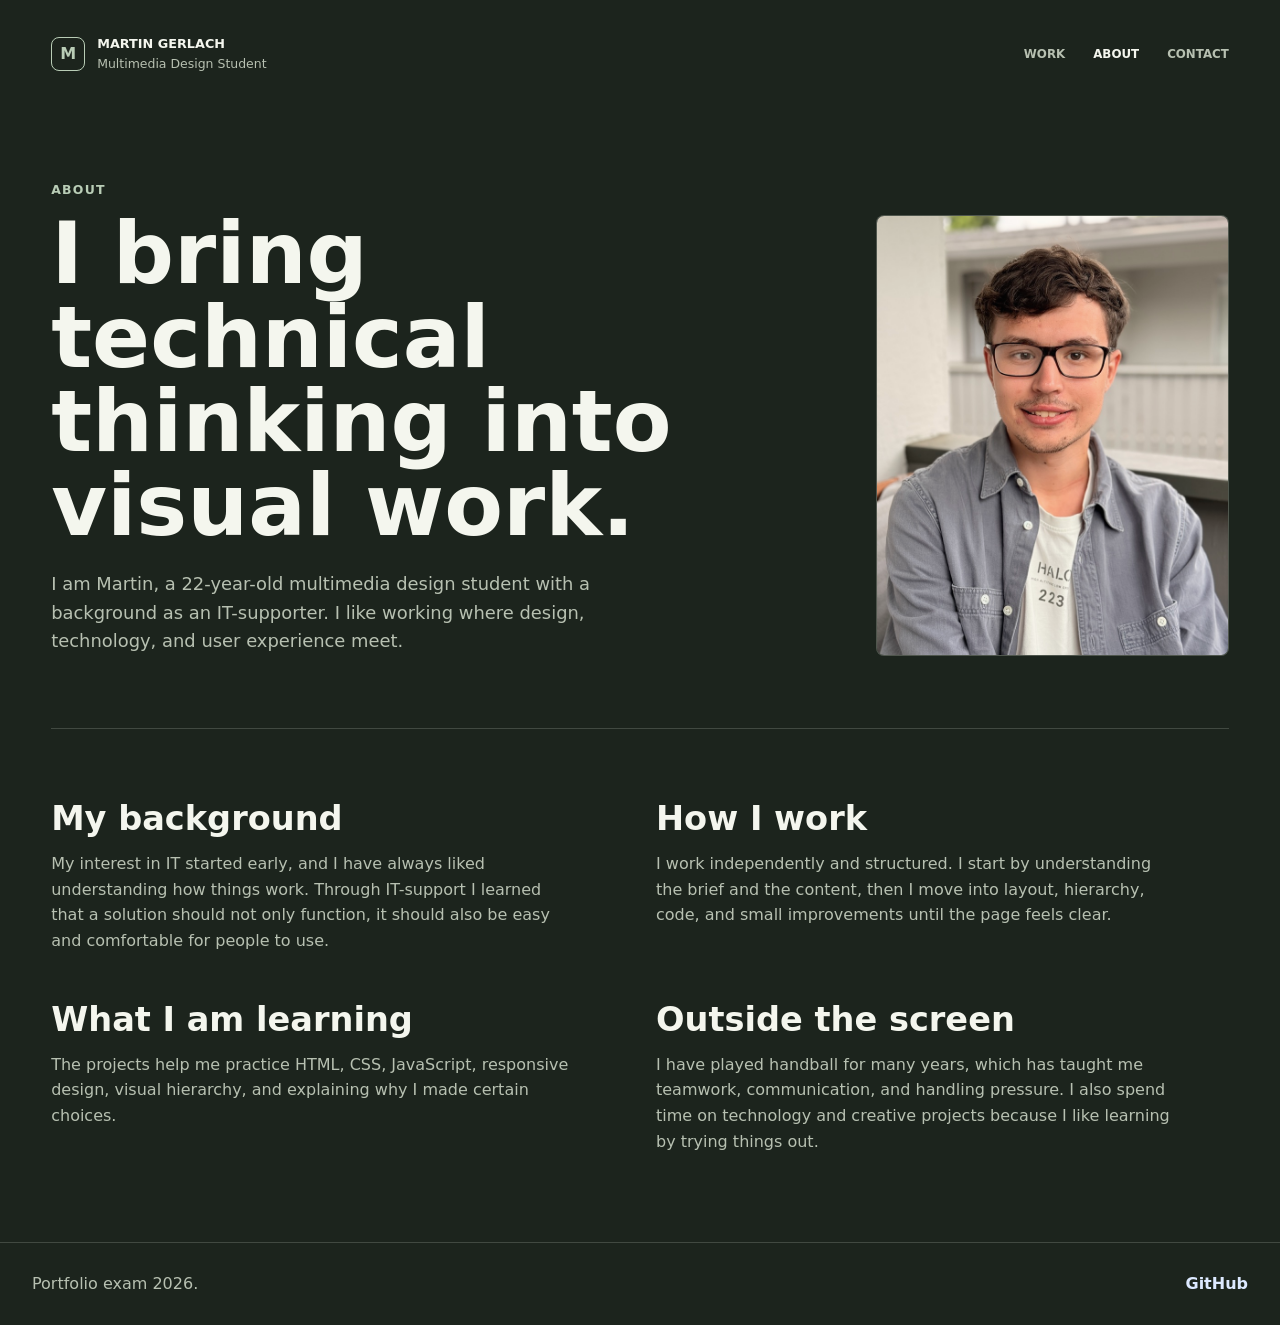
==== about.html @ 0c59864c "chore: save portfolio baseline" ====
<!doctype html>
<html lang="en">
  <head>
    <meta charset="UTF-8" />
    <meta name="viewport" content="width=device-width, initial-scale=1.0" />
    <title>About | Martin Gerlach Portfolio</title>
    <link rel="icon" href="favicon.svg" type="image/svg+xml" />
    <link rel="stylesheet" href="styles.css" />
  </head>
  <body>
    <header class="site-header">
      <a class="brand" href="index.html" aria-label="Go to homepage">
        <span class="brand-mark">M</span>
        <span>
          <strong>Martin Gerlach</strong>
          <small>Multimedia Design Student</small>
        </span>
      </a>

      <nav class="main-nav" aria-label="Main navigation">
        <a href="work.html">Work</a>
        <a href="about.html" aria-current="page">About</a>
        <a href="contact.html">Contact</a>
      </nav>
    </header>

    <main>
      <section class="about-hero" aria-labelledby="about-title">
        <div>
          <p class="eyebrow">About</p>
          <h1 id="about-title">I bring technical thinking into visual work.</h1>
          <p>
            I am Martin, a 22-year-old multimedia design student with a background
            as an IT-supporter. I like working where design, technology, and user
            experience meet.
          </p>
        </div>
        <figure class="about-portrait">
          <img src="imgs/about-martin.jpeg" alt="Portrait of Martin Gerlach" />
        </figure>
      </section>

      <section class="text-grid" aria-label="About portfolio">
        <article>
          <h2>My background</h2>
          <p>
            My interest in IT started early, and I have always liked
            understanding how things work. Through IT-support I learned that a
            solution should not only function, it should also be easy and
            comfortable for people to use.
          </p>
        </article>

        <article>
          <h2>How I work</h2>
          <p>
            I work independently and structured. I start by understanding the
            brief and the content, then I move into layout, hierarchy, code, and
            small improvements until the page feels clear.
          </p>
        </article>

        <article>
          <h2>What I am learning</h2>
          <p>
            The projects help me practice HTML, CSS, JavaScript, responsive
            design, visual hierarchy, and explaining why I made certain choices.
          </p>
        </article>

        <article>
          <h2>Outside the screen</h2>
          <p>
            I have played handball for many years, which has taught me teamwork,
            communication, and handling pressure. I also spend time on technology
            and creative projects because I like learning by trying things out.
          </p>
        </article>
      </section>
    </main>

    <footer class="site-footer">
      <p>Portfolio exam 2026.</p>
      <a href="https://github.com/martincgerlach">GitHub</a>
    </footer>
  </body>
</html>
---- styles.css ----
:root {
  --bg: #1c241d;
  --panel: #2a342b;
  --panel-soft: rgba(232, 239, 225, 0.08);
  --text: #f4f6ee;
  --muted: #b7c0b1;
  --green: #b9cdb6;
  --line: rgba(232, 239, 225, 0.18);
  --dark: #111610;
  --radius: 8px;
  font-family:
    Inter, ui-sans-serif, system-ui, -apple-system, BlinkMacSystemFont, "Segoe UI",
    sans-serif;
}

* {
  box-sizing: border-box;
}

html {
  scroll-behavior: smooth;
}

body {
  min-width: 320px;
  margin: 0;
  background: var(--bg);
  color: var(--text);
  font-size: 16px;
  line-height: 1.6;
}

a {
  color: inherit;
  text-decoration: none;
}

img {
  max-width: 100%;
}

.site-header,
main,
.site-footer {
  width: min(100%, 1380px);
  margin: 0 auto;
}

.site-header {
  display: flex;
  align-items: center;
  justify-content: space-between;
  gap: 32px;
  padding: 34px clamp(18px, 4vw, 54px) 22px;
}

main {
  padding: 0 clamp(18px, 4vw, 54px);
}

.brand {
  display: inline-flex;
  align-items: center;
  gap: 12px;
}

.brand-mark {
  display: grid;
  width: 34px;
  height: 34px;
  place-items: center;
  border: 1px solid var(--green);
  border-radius: var(--radius);
  color: var(--green);
  font-weight: 800;
}

.brand strong,
.brand small {
  display: block;
}

.brand strong {
  font-size: 0.8rem;
  text-transform: uppercase;
}

.brand small,
.main-nav,
.page-hero p:not(.eyebrow),
.intro-panel p,
.text-grid p,
.work-card p,
.contact-list span {
  color: var(--muted);
}

.brand small {
  font-size: 0.78rem;
}

.main-nav {
  display: flex;
  align-items: center;
  gap: 28px;
  font-size: 0.74rem;
  font-weight: 800;
  text-transform: uppercase;
}

.main-nav a:hover,
.main-nav a:focus-visible,
.main-nav a[aria-current="page"] {
  color: var(--text);
}

.hero,
.page-hero {
  max-width: 760px;
  padding: clamp(42px, 7vw, 72px) 0 clamp(36px, 6vw, 52px);
}

.home-hero {
  max-width: none;
  padding-top: clamp(24px, 4vw, 52px);
}

.eyebrow {
  margin: 0 0 12px;
  color: var(--green);
  font-size: 0.78rem;
  font-weight: 800;
  letter-spacing: 0.1em;
  text-transform: uppercase;
}

h1,
h2,
h3,
p {
  margin-top: 0;
}

h1 {
  max-width: 760px;
  margin-bottom: 22px;
  font-size: clamp(3rem, 8vw, 5.35rem);
  line-height: 0.98;
}

h2 {
  margin-bottom: 0;
  font-size: clamp(2rem, 5vw, 3.2rem);
  line-height: 1.08;
}

h3 {
  margin-bottom: 10px;
  font-size: 1.18rem;
  line-height: 1.25;
}

.page-hero p:not(.eyebrow) {
  max-width: 620px;
  margin-bottom: 28px;
  font-size: 1.12rem;
}

.page-hero.narrow {
  max-width: 820px;
}

.hero-kicker-row {
  display: grid;
  grid-template-columns: repeat(3, 1fr);
  gap: 18px;
  padding-bottom: clamp(40px, 7vw, 82px);
  font-size: 0.72rem;
  font-weight: 800;
  text-transform: uppercase;
}

.hero-kicker-row span:nth-child(2) {
  text-align: center;
}

.hero-kicker-row span:nth-child(3) {
  text-align: right;
}

.hero-frame {
  position: relative;
  min-height: clamp(500px, 50vw, 650px);
  overflow: hidden;
  border: 1px solid rgba(244, 246, 238, 0.2);
  background: #84937f;
}

.hero-frame::before {
  position: absolute;
  right: 0;
  bottom: 24%;
  left: 0;
  height: 1px;
  content: "";
  background: rgba(244, 246, 238, 0.24);
}

.hero-frame::after {
  position: absolute;
  inset: 42% 0 0;
  content: "";
  background: rgba(26, 37, 27, 0.18);
}

.hero-labels {
  position: relative;
  z-index: 2;
  display: flex;
  align-items: center;
  justify-content: space-between;
  gap: 26px;
  padding: clamp(18px, 3vw, 30px) clamp(22px, 4vw, 48px);
  color: #ffffff;
  font-size: 0.68rem;
  font-weight: 800;
  text-transform: uppercase;
}

.hero-labels strong {
  margin-right: auto;
}

.hero-scene {
  position: absolute;
  inset: 0;
  z-index: 1;
}

.stone {
  position: absolute;
  display: block;
  border-radius: 46% 54% 48% 52%;
  background: #283229;
  box-shadow: 0 20px 32px rgba(9, 12, 9, 0.26);
}

.stone-large {
  right: 39%;
  bottom: 23%;
  width: clamp(160px, 18vw, 250px);
  aspect-ratio: 0.86;
}

.stone-left {
  bottom: 12%;
  left: 10%;
  width: clamp(42px, 6vw, 78px);
  aspect-ratio: 1.45;
  transform: rotate(-8deg);
}

.stone-right {
  right: 7%;
  bottom: 25%;
  width: clamp(38px, 5vw, 68px);
  aspect-ratio: 1.45;
  transform: rotate(10deg);
}

.hero-copy {
  position: absolute;
  z-index: 2;
  top: 50%;
  left: 50%;
  width: min(480px, calc(100% - 44px));
  transform: translate(-50%, -18%);
  text-align: center;
}

.hero-copy h1 {
  margin: 0 auto 14px;
  color: #ffffff;
  font-size: clamp(1.35rem, 2.6vw, 2.35rem);
  line-height: 1.02;
  text-transform: uppercase;
  text-wrap: balance;
}

.hero-copy p:not(.eyebrow) {
  max-width: 390px;
  margin: 0 auto;
  color: rgba(244, 246, 238, 0.8);
  font-size: clamp(0.88rem, 1.3vw, 1rem);
  line-height: 1.45;
}

.intro-panel,
.text-grid,
.contact-list {
  display: grid;
  gap: 32px;
  padding: clamp(36px, 7vw, 72px) 0;
  border-top: 1px solid var(--line);
}

.intro-panel {
  grid-template-columns: minmax(0, 0.7fr) minmax(0, 1fr) auto;
}

.intro-panel p {
  margin: auto 0;
  font-size: 1.05rem;
}

.hero-actions {
  display: flex;
  flex-wrap: wrap;
  gap: 12px;
  align-self: center;
}

.button,
.project-links a {
  display: inline-flex;
  align-items: center;
  justify-content: center;
  min-height: 42px;
  border: 1px solid rgba(244, 246, 238, 0.28);
  border-radius: var(--radius);
  padding: 10px 16px;
  background: var(--panel-soft);
  color: var(--text);
  font-weight: 800;
}

.button-primary {
  border-color: #e8efe1;
  background: #e8efe1;
  color: var(--dark);
}

.button:hover,
.project-links a:hover,
.button:focus-visible,
.project-links a:focus-visible {
  outline: 2px solid rgba(232, 239, 225, 0.2);
  outline-offset: 2px;
}

.about-hero {
  display: grid;
  grid-template-columns: minmax(0, 1fr) minmax(280px, 0.48fr);
  gap: clamp(32px, 7vw, 92px);
  align-items: end;
  padding: clamp(42px, 7vw, 84px) 0 clamp(42px, 7vw, 72px);
}

.about-hero p:not(.eyebrow) {
  max-width: 620px;
  margin-bottom: 0;
  color: var(--muted);
  font-size: 1.12rem;
}

.about-portrait {
  margin: 0;
  overflow: hidden;
  border: 1px solid var(--line);
  border-radius: var(--radius);
  background: var(--panel-soft);
}

.about-portrait img {
  display: block;
  width: 100%;
  aspect-ratio: 4 / 5;
  object-fit: cover;
  object-position: center 28%;
  filter: saturate(0.9) contrast(0.98);
}

.text-grid {
  grid-template-columns: repeat(2, minmax(0, 1fr));
}

.text-grid article {
  max-width: 520px;
}

.text-grid h2 {
  margin-bottom: 14px;
  font-size: clamp(1.5rem, 3vw, 2.1rem);
}

.work-section {
  padding: 0 0 clamp(48px, 8vw, 76px);
}

.device-grid {
  display: grid;
  grid-template-columns: repeat(3, minmax(0, 1fr));
  gap: 18px;
}

.work-device-grid {
  grid-template-columns: repeat(2, minmax(0, 1fr));
}

.work-card,
.device-mini {
  display: grid;
  gap: 14px;
  align-content: start;
  overflow: hidden;
  border: 1px solid var(--line);
  border-radius: var(--radius);
  padding: 18px;
  background: var(--panel-soft);
}

.work-card-text,
.device-mini-content {
  display: grid;
  gap: 10px;
}

.work-card h3,
.device-mini h3 {
  margin: 0;
  font-size: clamp(1.4rem, 3vw, 2.6rem);
  line-height: 1;
}

.work-card p,
.device-mini p {
  margin: 0;
}

.project-meta,
.device-mini span,
.device-copy span {
  color: var(--green);
  font-size: 0.74rem;
  font-weight: 800;
  letter-spacing: 0.08em;
  text-transform: uppercase;
}

.project-reflection {
  border-left: 1px solid rgba(232, 239, 225, 0.24);
  padding-left: 12px;
}

.skill-list {
  display: flex;
  flex-wrap: wrap;
  gap: 7px;
  margin-top: 8px;
}

.skill-list span {
  border: 1px solid var(--line);
  border-radius: 999px;
  padding: 4px 9px;
  background: rgba(232, 239, 225, 0.06);
  color: var(--muted);
  font-size: 0.8rem;
  font-weight: 750;
  text-transform: uppercase;
}

.project-links {
  display: flex;
  flex-wrap: wrap;
  gap: 10px;
  margin-top: auto;
  padding-top: 18px;
}

.laptop,
.laptop-mockup {
  position: relative;
  max-width: 820px;
  margin: 0 auto;
  padding: 12px 12px 0;
}

.laptop-small,
.laptop-mockup-small {
  width: 100%;
  padding: 7px 7px 0;
}

.laptop-screen {
  position: relative;
  aspect-ratio: 16 / 10;
  overflow: hidden;
  border: 8px solid var(--dark);
  border-radius: 12px 12px 6px 6px;
  background: var(--dark);
}

.laptop-small .laptop-screen,
.laptop-mockup-small .laptop-screen {
  border-width: 7px;
  border-radius: 10px 10px 6px 6px;
}

.laptop-screen img {
  display: block;
  width: 100%;
  height: 100%;
  object-fit: cover;
  object-position: center top;
}

.laptop-base {
  width: 108%;
  height: 20px;
  margin-left: -4%;
  border-radius: 0 0 34px 34px;
  background: #9fa89b;
}

.laptop-small .laptop-base,
.laptop-mockup-small .laptop-base {
  height: 14px;
}

.empty-device {
  display: grid;
  min-height: 210px;
  place-items: center;
  border: 1px dashed rgba(232, 239, 225, 0.28);
  border-radius: var(--radius);
  background: rgba(232, 239, 225, 0.05);
}

.empty-device span {
  color: var(--muted);
}

.contact-list {
  grid-template-columns: repeat(3, minmax(0, 1fr));
}

.contact-list a {
  display: block;
  border: 1px solid var(--line);
  border-radius: var(--radius);
  padding: 22px;
  background: var(--panel-soft);
}

.contact-list span,
.contact-list strong {
  display: block;
}

.contact-list strong {
  margin-top: 4px;
  font-size: 1.18rem;
}

.site-footer {
  display: flex;
  flex-wrap: wrap;
  align-items: center;
  justify-content: space-between;
  gap: 16px;
  padding: 28px clamp(18px, 4vw, 32px);
  border-top: 1px solid var(--line);
}

.site-footer p {
  margin: 0;
  color: var(--muted);
}

.site-footer a {
  color: #dce9ff;
  font-weight: 800;
}

/* Kept only so the old layout preview page still opens neatly. */
.preview-jump {
  display: flex;
  flex-wrap: wrap;
  gap: 10px;
  margin-bottom: clamp(34px, 5vw, 54px);
}

.preview-jump a,
.case-row a,
.device-copy a {
  border: 1px solid var(--line);
  border-radius: var(--radius);
  padding: 10px 14px;
  background: var(--panel-soft);
  color: #dce9ff;
  font-weight: 800;
}

.layout-option {
  padding: clamp(44px, 7vw, 76px) 0;
  border-top: 1px solid var(--line);
}

.option-heading,
.case-row,
.index-showcase,
.device-feature {
  display: grid;
  grid-template-columns: minmax(0, 0.8fr) minmax(0, 1fr);
  gap: 28px;
}

.option-heading {
  margin-bottom: 32px;
}

.case-list,
.device-showcase {
  display: grid;
  gap: 18px;
}

.case-row,
.index-preview,
.bento-card,
.device-feature {
  overflow: hidden;
  border: 1px solid var(--line);
  border-radius: var(--radius);
  background: var(--panel-soft);
}

.case-row img,
.index-preview img,
.bento-card img {
  display: block;
  width: 100%;
  height: 100%;
  min-height: 240px;
  object-fit: cover;
  object-position: center top;
}

.case-row div,
.device-feature {
  padding: clamp(22px, 4vw, 42px);
}

.project-index {
  display: grid;
  border-top: 1px solid var(--line);
}

.project-index a {
  display: grid;
  grid-template-columns: 48px minmax(0, 1fr);
  gap: 12px;
  padding: 22px 0;
  border-bottom: 1px solid var(--line);
}

.project-index span,
.project-index small,
.case-row span,
.bento-card span {
  color: var(--green);
  font-size: 0.74rem;
  font-weight: 800;
  letter-spacing: 0.08em;
  text-transform: uppercase;
}

.project-index strong {
  font-size: clamp(1.6rem, 4vw, 3.2rem);
  line-height: 1;
}

.project-index small {
  grid-column: 2;
  color: var(--muted);
}

.bento-work {
  display: grid;
  grid-template-columns: repeat(2, minmax(0, 1fr));
  gap: 18px;
}

.bento-card {
  padding: 18px;
}

.bento-card img {
  height: auto;
  margin: -18px -18px 16px;
  width: calc(100% + 36px);
}

.bento-card-large {
  grid-row: span 2;
}

.device-copy {
  display: grid;
  gap: 12px;
  align-content: center;
}

@media (max-width: 920px) {
  .intro-panel,
  .text-grid,
  .contact-list,
  .option-heading,
  .case-row,
  .index-showcase,
  .about-hero,
  .device-feature {
    grid-template-columns: 1fr;
  }

  .about-portrait {
    max-width: 420px;
  }

  .device-grid,
  .work-device-grid,
  .bento-work {
    grid-template-columns: repeat(2, minmax(0, 1fr));
  }

  .hero-kicker-row {
    grid-template-columns: 1fr;
    padding-bottom: 28px;
  }

  .hero-kicker-row span,
  .hero-kicker-row span:nth-child(2),
  .hero-kicker-row span:nth-child(3) {
    text-align: left;
  }

  .hero-frame {
    min-height: 540px;
  }
}

@media (max-width: 640px) {
  .site-header {
    align-items: flex-start;
    flex-direction: column;
    gap: 18px;
  }

  .main-nav {
    gap: 22px;
  }

  h1 {
    font-size: clamp(2.65rem, 13vw, 3.45rem);
  }

  .hero,
  .page-hero {
    padding-top: 42px;
  }

  .hero-labels {
    align-items: flex-start;
    flex-direction: column;
    gap: 8px;
  }

  .stone-large {
    right: 28%;
    bottom: 22%;
  }

  .hero-copy {
    transform: translate(-50%, -10%);
  }

  .intro-panel,
  .device-grid,
  .work-device-grid,
  .bento-work {
    grid-template-columns: 1fr;
  }
}
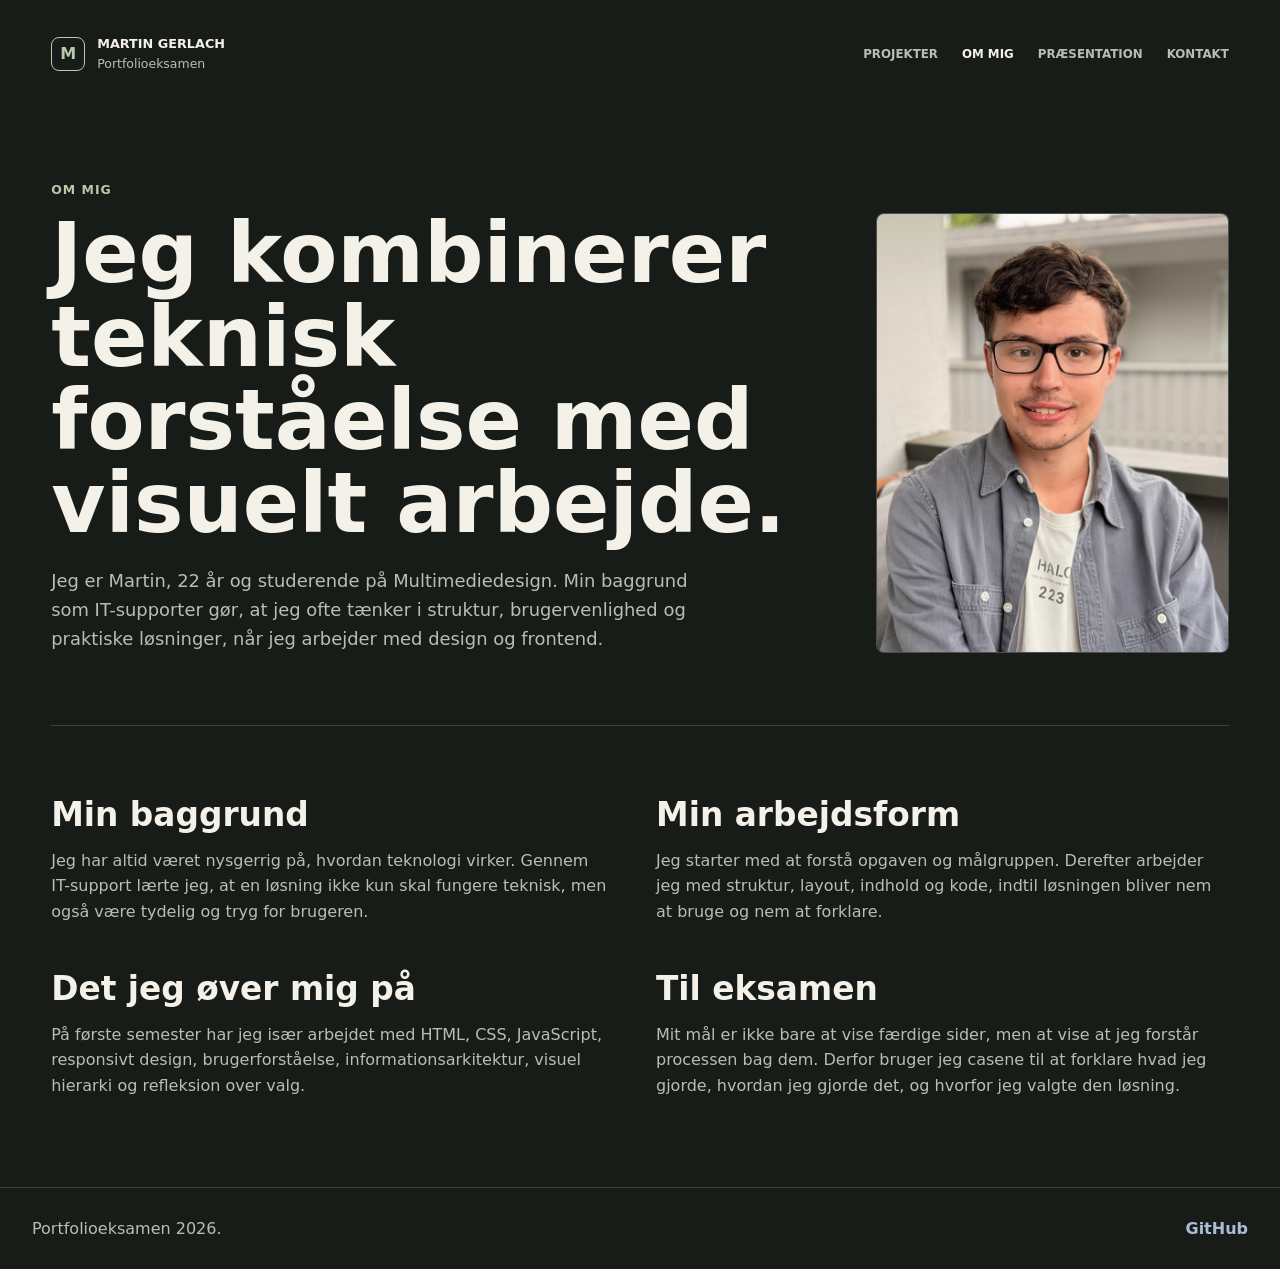
==== commit 1654b8ac: "feat: prepare portfolio for exam" ====
--- a/about.html
+++ b/about.html
@@ -1,86 +1,93 @@
 <!doctype html>
-<html lang="en">
+<html lang="da">
   <head>
     <meta charset="UTF-8" />
     <meta name="viewport" content="width=device-width, initial-scale=1.0" />
-    <title>About | Martin Gerlach Portfolio</title>
+    <meta
+      name="description"
+      content="Om Martin Gerlach og arbejdet med portfolioeksamen."
+    />
+    <title>Om mig | Martin Gerlach Portfolio</title>
     <link rel="icon" href="favicon.svg" type="image/svg+xml" />
     <link rel="stylesheet" href="styles.css" />
   </head>
   <body>
     <header class="site-header">
-      <a class="brand" href="index.html" aria-label="Go to homepage">
+      <a class="brand" href="index.html" aria-label="Gå til forsiden">
         <span class="brand-mark">M</span>
         <span>
           <strong>Martin Gerlach</strong>
-          <small>Multimedia Design Student</small>
+          <small>Portfolioeksamen</small>
         </span>
       </a>
 
-      <nav class="main-nav" aria-label="Main navigation">
-        <a href="work.html">Work</a>
-        <a href="about.html" aria-current="page">About</a>
-        <a href="contact.html">Contact</a>
+      <nav class="main-nav" aria-label="Hovednavigation">
+        <a href="work.html">Projekter</a>
+        <a href="about.html" aria-current="page">Om mig</a>
+        <a href="presentation.html">Præsentation</a>
+        <a href="contact.html">Kontakt</a>
       </nav>
     </header>
 
     <main>
       <section class="about-hero" aria-labelledby="about-title">
         <div>
-          <p class="eyebrow">About</p>
-          <h1 id="about-title">I bring technical thinking into visual work.</h1>
+          <p class="eyebrow">Om mig</p>
+          <h1 id="about-title">Jeg kombinerer teknisk forståelse med visuelt arbejde.</h1>
           <p>
-            I am Martin, a 22-year-old multimedia design student with a background
-            as an IT-supporter. I like working where design, technology, and user
-            experience meet.
+            Jeg er Martin, 22 år og studerende på Multimediedesign. Min
+            baggrund som IT-supporter gør, at jeg ofte tænker i struktur,
+            brugervenlighed og praktiske løsninger, når jeg arbejder med design
+            og frontend.
           </p>
         </div>
         <figure class="about-portrait">
-          <img src="imgs/about-martin.jpeg" alt="Portrait of Martin Gerlach" />
+          <img src="imgs/about-martin.jpeg" alt="Portræt af Martin Gerlach" />
         </figure>
       </section>
 
-      <section class="text-grid" aria-label="About portfolio">
+      <section class="text-grid" aria-label="Om portfolioet">
         <article>
-          <h2>My background</h2>
+          <h2>Min baggrund</h2>
           <p>
-            My interest in IT started early, and I have always liked
-            understanding how things work. Through IT-support I learned that a
-            solution should not only function, it should also be easy and
-            comfortable for people to use.
+            Jeg har altid været nysgerrig på, hvordan teknologi virker. Gennem
+            IT-support lærte jeg, at en løsning ikke kun skal fungere teknisk,
+            men også være tydelig og tryg for brugeren.
           </p>
         </article>
 
         <article>
-          <h2>How I work</h2>
+          <h2>Min arbejdsform</h2>
           <p>
-            I work independently and structured. I start by understanding the
-            brief and the content, then I move into layout, hierarchy, code, and
-            small improvements until the page feels clear.
+            Jeg starter med at forstå opgaven og målgruppen. Derefter arbejder
+            jeg med struktur, layout, indhold og kode, indtil løsningen bliver
+            nem at bruge og nem at forklare.
           </p>
         </article>
 
         <article>
-          <h2>What I am learning</h2>
+          <h2>Det jeg øver mig på</h2>
           <p>
-            The projects help me practice HTML, CSS, JavaScript, responsive
-            design, visual hierarchy, and explaining why I made certain choices.
+            På første semester har jeg især arbejdet med HTML, CSS, JavaScript,
+            responsivt design, brugerforståelse, informationsarkitektur,
+            visuel hierarki og refleksion over valg.
           </p>
         </article>
 
         <article>
-          <h2>Outside the screen</h2>
+          <h2>Til eksamen</h2>
           <p>
-            I have played handball for many years, which has taught me teamwork,
-            communication, and handling pressure. I also spend time on technology
-            and creative projects because I like learning by trying things out.
+            Mit mål er ikke bare at vise færdige sider, men at vise at jeg
+            forstår processen bag dem. Derfor bruger jeg casene til at forklare
+            hvad jeg gjorde, hvordan jeg gjorde det, og hvorfor jeg valgte den
+            løsning.
           </p>
         </article>
       </section>
     </main>
 
     <footer class="site-footer">
-      <p>Portfolio exam 2026.</p>
+      <p>Portfolioeksamen 2026.</p>
       <a href="https://github.com/martincgerlach">GitHub</a>
     </footer>
   </body>
--- a/styles.css
+++ b/styles.css
@@ -1,13 +1,17 @@
 :root {
-  --bg: #1c241d;
-  --panel: #2a342b;
-  --panel-soft: rgba(232, 239, 225, 0.08);
-  --text: #f4f6ee;
-  --muted: #b7c0b1;
-  --green: #b9cdb6;
-  --line: rgba(232, 239, 225, 0.18);
-  --dark: #111610;
+  --bg: #171c19;
+  --panel: #222923;
+  --panel-soft: rgba(244, 241, 232, 0.07);
+  --panel-strong: rgba(244, 241, 232, 0.12);
+  --text: #f4f1e8;
+  --muted: #b9beb3;
+  --sage: #b8c9a9;
+  --blue: #a9bdd6;
+  --amber: #e4b46e;
+  --line: rgba(244, 241, 232, 0.18);
+  --dark: #0f130f;
   --radius: 8px;
+  --max: 1380px;
   font-family:
     Inter, ui-sans-serif, system-ui, -apple-system, BlinkMacSystemFont, "Segoe UI",
     sans-serif;
@@ -36,13 +40,14 @@
 }
 
 img {
+  display: block;
   max-width: 100%;
 }
 
 .site-header,
 main,
 .site-footer {
-  width: min(100%, 1380px);
+  width: min(100%, var(--max));
   margin: 0 auto;
 }
 
@@ -69,9 +74,9 @@
   width: 34px;
   height: 34px;
   place-items: center;
-  border: 1px solid var(--green);
+  border: 1px solid var(--sage);
   border-radius: var(--radius);
-  color: var(--green);
+  color: var(--sage);
   font-weight: 800;
 }
 
@@ -91,7 +96,12 @@
 .intro-panel p,
 .text-grid p,
 .work-card p,
-.contact-list span {
+.contact-list span,
+.case-lead,
+.case-section p,
+.case-section li,
+.presentation-block p,
+.presentation-block li {
   color: var(--muted);
 }
 
@@ -102,7 +112,7 @@
 .main-nav {
   display: flex;
   align-items: center;
-  gap: 28px;
+  gap: 24px;
   font-size: 0.74rem;
   font-weight: 800;
   text-transform: uppercase;
@@ -116,7 +126,7 @@
 
 .hero,
 .page-hero {
-  max-width: 760px;
+  max-width: 800px;
   padding: clamp(42px, 7vw, 72px) 0 clamp(36px, 6vw, 52px);
 }
 
@@ -127,30 +137,34 @@
 
 .eyebrow {
   margin: 0 0 12px;
-  color: var(--green);
+  color: var(--sage);
   font-size: 0.78rem;
   font-weight: 800;
-  letter-spacing: 0.1em;
+  letter-spacing: 0.08em;
   text-transform: uppercase;
 }
 
 h1,
 h2,
 h3,
-p {
+p,
+ul,
+ol,
+figure {
   margin-top: 0;
 }
 
 h1 {
-  max-width: 760px;
+  max-width: 860px;
   margin-bottom: 22px;
-  font-size: clamp(3rem, 8vw, 5.35rem);
-  line-height: 0.98;
+  font-size: clamp(2.6rem, 7vw, 5.2rem);
+  line-height: 1;
+  overflow-wrap: break-word;
 }
 
 h2 {
   margin-bottom: 0;
-  font-size: clamp(2rem, 5vw, 3.2rem);
+  font-size: clamp(1.85rem, 4.5vw, 3.1rem);
   line-height: 1.08;
 }
 
@@ -161,7 +175,7 @@
 }
 
 .page-hero p:not(.eyebrow) {
-  max-width: 620px;
+  max-width: 670px;
   margin-bottom: 28px;
   font-size: 1.12rem;
 }
@@ -174,7 +188,8 @@
   display: grid;
   grid-template-columns: repeat(3, 1fr);
   gap: 18px;
-  padding-bottom: clamp(40px, 7vw, 82px);
+  padding-bottom: clamp(36px, 6vw, 76px);
+  color: var(--muted);
   font-size: 0.72rem;
   font-weight: 800;
   text-transform: uppercase;
@@ -190,27 +205,27 @@
 
 .hero-frame {
   position: relative;
-  min-height: clamp(500px, 50vw, 650px);
+  min-height: clamp(480px, 48vw, 640px);
   overflow: hidden;
-  border: 1px solid rgba(244, 246, 238, 0.2);
-  background: #84937f;
+  border: 1px solid rgba(244, 241, 232, 0.22);
+  background: #70806f;
 }
 
 .hero-frame::before {
   position: absolute;
   right: 0;
-  bottom: 24%;
+  bottom: 25%;
   left: 0;
   height: 1px;
   content: "";
-  background: rgba(244, 246, 238, 0.24);
+  background: rgba(244, 241, 232, 0.28);
 }
 
 .hero-frame::after {
   position: absolute;
-  inset: 42% 0 0;
+  inset: 43% 0 0;
   content: "";
-  background: rgba(26, 37, 27, 0.18);
+  background: rgba(16, 23, 17, 0.2);
 }
 
 .hero-labels {
@@ -240,9 +255,10 @@
 .stone {
   position: absolute;
   display: block;
-  border-radius: 46% 54% 48% 52%;
-  background: #283229;
-  box-shadow: 0 20px 32px rgba(9, 12, 9, 0.26);
+  border: 1px solid rgba(244, 241, 232, 0.16);
+  border-radius: var(--radius);
+  background: #2a332b;
+  box-shadow: 0 20px 32px rgba(9, 12, 9, 0.24);
 }
 
 .stone-large {
@@ -250,12 +266,13 @@
   bottom: 23%;
   width: clamp(160px, 18vw, 250px);
   aspect-ratio: 0.86;
+  transform: rotate(4deg);
 }
 
 .stone-left {
   bottom: 12%;
   left: 10%;
-  width: clamp(42px, 6vw, 78px);
+  width: clamp(48px, 6vw, 84px);
   aspect-ratio: 1.45;
   transform: rotate(-8deg);
 }
@@ -263,7 +280,7 @@
 .stone-right {
   right: 7%;
   bottom: 25%;
-  width: clamp(38px, 5vw, 68px);
+  width: clamp(44px, 5vw, 74px);
   aspect-ratio: 1.45;
   transform: rotate(10deg);
 }
@@ -273,7 +290,7 @@
   z-index: 2;
   top: 50%;
   left: 50%;
-  width: min(480px, calc(100% - 44px));
+  width: min(520px, calc(100% - 44px));
   transform: translate(-50%, -18%);
   text-align: center;
 }
@@ -288,16 +305,18 @@
 }
 
 .hero-copy p:not(.eyebrow) {
-  max-width: 390px;
+  max-width: 410px;
   margin: 0 auto;
-  color: rgba(244, 246, 238, 0.8);
-  font-size: clamp(0.88rem, 1.3vw, 1rem);
+  color: rgba(244, 241, 232, 0.82);
+  font-size: clamp(0.9rem, 1.3vw, 1rem);
   line-height: 1.45;
 }
 
 .intro-panel,
 .text-grid,
-.contact-list {
+.contact-list,
+.exam-grid,
+.presentation-grid {
   display: grid;
   gap: 32px;
   padding: clamp(36px, 7vw, 72px) 0;
@@ -305,7 +324,19 @@
 }
 
 .intro-panel {
-  grid-template-columns: minmax(0, 0.7fr) minmax(0, 1fr) auto;
+  grid-template-columns: minmax(0, 0.72fr) minmax(0, 1fr) auto;
+}
+
+.intro-panel > *,
+.text-grid > *,
+.contact-list > *,
+.exam-grid > *,
+.about-hero > *,
+.case-hero > *,
+.case-layout > *,
+.presentation-grid > *,
+.work-card > * {
+  min-width: 0;
 }
 
 .intro-panel p {
@@ -313,20 +344,28 @@
   font-size: 1.05rem;
 }
 
-.hero-actions {
+.hero-actions,
+.project-links,
+.case-actions {
   display: flex;
   flex-wrap: wrap;
   gap: 12px;
+  align-items: center;
+}
+
+.hero-actions {
   align-self: center;
 }
 
 .button,
-.project-links a {
+.project-links a,
+.case-actions a,
+.presentation-actions a {
   display: inline-flex;
   align-items: center;
   justify-content: center;
   min-height: 42px;
-  border: 1px solid rgba(244, 246, 238, 0.28);
+  border: 1px solid rgba(244, 241, 232, 0.28);
   border-radius: var(--radius);
   padding: 10px 16px;
   background: var(--panel-soft);
@@ -334,18 +373,64 @@
   font-weight: 800;
 }
 
-.button-primary {
-  border-color: #e8efe1;
-  background: #e8efe1;
+.button-primary,
+.project-links .button-primary,
+.case-actions .button-primary,
+.presentation-actions .button-primary {
+  border-color: #f4f1e8;
+  background: #f4f1e8;
   color: var(--dark);
 }
 
 .button:hover,
 .project-links a:hover,
+.case-actions a:hover,
+.presentation-actions a:hover,
 .button:focus-visible,
-.project-links a:focus-visible {
-  outline: 2px solid rgba(232, 239, 225, 0.2);
+.project-links a:focus-visible,
+.case-actions a:focus-visible,
+.presentation-actions a:focus-visible {
+  outline: 2px solid rgba(244, 241, 232, 0.24);
   outline-offset: 2px;
+}
+
+.exam-grid,
+.contact-list {
+  grid-template-columns: repeat(3, minmax(0, 1fr));
+}
+
+.exam-grid article,
+.contact-list a,
+.work-card,
+.case-panel,
+.presentation-block,
+.timeline li,
+.question-list li {
+  border: 1px solid var(--line);
+  border-radius: var(--radius);
+  background: var(--panel-soft);
+}
+
+.exam-grid article {
+  padding: 22px;
+}
+
+.exam-grid span {
+  display: block;
+  margin-bottom: 18px;
+  color: var(--amber);
+  font-size: 0.78rem;
+  font-weight: 800;
+}
+
+.exam-grid h2 {
+  margin-bottom: 12px;
+  font-size: 1.45rem;
+}
+
+.exam-grid p {
+  margin-bottom: 0;
+  color: var(--muted);
 }
 
 .about-hero {
@@ -357,7 +442,7 @@
 }
 
 .about-hero p:not(.eyebrow) {
-  max-width: 620px;
+  max-width: 650px;
   margin-bottom: 0;
   color: var(--muted);
   font-size: 1.12rem;
@@ -372,7 +457,6 @@
 }
 
 .about-portrait img {
-  display: block;
   width: 100%;
   aspect-ratio: 4 / 5;
   object-fit: cover;
@@ -385,12 +469,12 @@
 }
 
 .text-grid article {
-  max-width: 520px;
+  max-width: 560px;
 }
 
 .text-grid h2 {
   margin-bottom: 14px;
-  font-size: clamp(1.5rem, 3vw, 2.1rem);
+  font-size: clamp(1.45rem, 3vw, 2.05rem);
 }
 
 .work-section {
@@ -407,48 +491,48 @@
   grid-template-columns: repeat(2, minmax(0, 1fr));
 }
 
-.work-card,
-.device-mini {
-  display: grid;
-  gap: 14px;
+.work-card {
+  display: grid;
+  gap: 16px;
   align-content: start;
   overflow: hidden;
-  border: 1px solid var(--line);
-  border-radius: var(--radius);
   padding: 18px;
-  background: var(--panel-soft);
-}
-
-.work-card-text,
-.device-mini-content {
+}
+
+.work-card-text {
   display: grid;
   gap: 10px;
 }
 
-.work-card h3,
-.device-mini h3 {
+.work-card h2 {
   margin: 0;
-  font-size: clamp(1.4rem, 3vw, 2.6rem);
+  font-size: clamp(1.45rem, 3vw, 2.35rem);
   line-height: 1;
 }
 
-.work-card p,
-.device-mini p {
+.work-card p {
   margin: 0;
 }
 
 .project-meta,
-.device-mini span,
-.device-copy span {
-  color: var(--green);
+.project-type,
+.case-stat span,
+.case-panel span,
+.timeline time,
+.contact-list span {
+  color: var(--sage);
   font-size: 0.74rem;
   font-weight: 800;
   letter-spacing: 0.08em;
   text-transform: uppercase;
 }
 
+.project-type {
+  color: var(--blue);
+}
+
 .project-reflection {
-  border-left: 1px solid rgba(232, 239, 225, 0.24);
+  border-left: 1px solid rgba(244, 241, 232, 0.24);
   padding-left: 12px;
 }
 
@@ -463,7 +547,7 @@
   border: 1px solid var(--line);
   border-radius: 999px;
   padding: 4px 9px;
-  background: rgba(232, 239, 225, 0.06);
+  background: rgba(244, 241, 232, 0.06);
   color: var(--muted);
   font-size: 0.8rem;
   font-weight: 750;
@@ -471,23 +555,18 @@
 }
 
 .project-links {
-  display: flex;
-  flex-wrap: wrap;
-  gap: 10px;
   margin-top: auto;
   padding-top: 18px;
 }
 
-.laptop,
-.laptop-mockup {
+.laptop {
   position: relative;
   max-width: 820px;
   margin: 0 auto;
   padding: 12px 12px 0;
 }
 
-.laptop-small,
-.laptop-mockup-small {
+.laptop-small {
   width: 100%;
   padding: 7px 7px 0;
 }
@@ -501,14 +580,12 @@
   background: var(--dark);
 }
 
-.laptop-small .laptop-screen,
-.laptop-mockup-small .laptop-screen {
+.laptop-small .laptop-screen {
   border-width: 7px;
   border-radius: 10px 10px 6px 6px;
 }
 
 .laptop-screen img {
-  display: block;
   width: 100%;
   height: 100%;
   object-fit: cover;
@@ -523,34 +600,13 @@
   background: #9fa89b;
 }
 
-.laptop-small .laptop-base,
-.laptop-mockup-small .laptop-base {
+.laptop-small .laptop-base {
   height: 14px;
-}
-
-.empty-device {
-  display: grid;
-  min-height: 210px;
-  place-items: center;
-  border: 1px dashed rgba(232, 239, 225, 0.28);
-  border-radius: var(--radius);
-  background: rgba(232, 239, 225, 0.05);
-}
-
-.empty-device span {
-  color: var(--muted);
-}
-
-.contact-list {
-  grid-template-columns: repeat(3, minmax(0, 1fr));
 }
 
 .contact-list a {
   display: block;
-  border: 1px solid var(--line);
-  border-radius: var(--radius);
   padding: 22px;
-  background: var(--panel-soft);
 }
 
 .contact-list span,
@@ -561,6 +617,180 @@
 .contact-list strong {
   margin-top: 4px;
   font-size: 1.18rem;
+}
+
+.case-hero {
+  display: grid;
+  grid-template-columns: minmax(0, 0.86fr) minmax(320px, 0.8fr);
+  gap: clamp(28px, 6vw, 74px);
+  align-items: end;
+  padding: clamp(42px, 7vw, 84px) 0 clamp(42px, 7vw, 68px);
+}
+
+.case-hero h1 {
+  margin-bottom: 18px;
+}
+
+.case-lead {
+  max-width: 720px;
+  margin-bottom: 24px;
+  font-size: 1.12rem;
+}
+
+.case-preview {
+  margin: 0;
+}
+
+.case-preview img {
+  width: 100%;
+  aspect-ratio: 16 / 10;
+  border: 1px solid var(--line);
+  border-radius: var(--radius);
+  object-fit: cover;
+  object-position: center top;
+  background: var(--panel-soft);
+}
+
+.case-layout {
+  display: grid;
+  grid-template-columns: minmax(0, 1fr) minmax(260px, 0.34fr);
+  gap: clamp(28px, 5vw, 62px);
+  padding-bottom: clamp(52px, 8vw, 86px);
+  border-top: 1px solid var(--line);
+}
+
+.case-content {
+  display: grid;
+  gap: 34px;
+  padding-top: clamp(34px, 6vw, 58px);
+}
+
+.case-section {
+  max-width: 800px;
+}
+
+.case-section h2 {
+  margin-bottom: 14px;
+  font-size: clamp(1.55rem, 3vw, 2.25rem);
+}
+
+.case-section p:last-child,
+.case-section ul:last-child {
+  margin-bottom: 0;
+}
+
+.case-section ul,
+.presentation-block ul,
+.presentation-block ol {
+  padding-left: 1.2rem;
+}
+
+.case-section li + li,
+.presentation-block li + li {
+  margin-top: 8px;
+}
+
+.case-sidebar {
+  display: grid;
+  align-content: start;
+  gap: 16px;
+  padding-top: clamp(34px, 6vw, 58px);
+}
+
+.case-panel {
+  padding: 18px;
+}
+
+.case-panel h2 {
+  margin: 8px 0 12px;
+  font-size: 1.2rem;
+}
+
+.case-panel p {
+  margin-bottom: 0;
+  color: var(--muted);
+}
+
+.info-list {
+  display: grid;
+  gap: 12px;
+  margin: 0;
+}
+
+.info-list div {
+  display: grid;
+  gap: 2px;
+  padding-bottom: 12px;
+  border-bottom: 1px solid var(--line);
+}
+
+.info-list div:last-child {
+  padding-bottom: 0;
+  border-bottom: 0;
+}
+
+.info-list dt {
+  color: var(--muted);
+  font-size: 0.78rem;
+  font-weight: 800;
+  text-transform: uppercase;
+}
+
+.info-list dd {
+  margin: 0;
+  color: var(--text);
+}
+
+.case-nav {
+  display: flex;
+  flex-wrap: wrap;
+  gap: 12px;
+  padding: 28px 0 clamp(44px, 7vw, 72px);
+  border-top: 1px solid var(--line);
+}
+
+.presentation-grid {
+  grid-template-columns: minmax(0, 1fr) minmax(280px, 0.42fr);
+  align-items: start;
+}
+
+.presentation-main {
+  display: grid;
+  gap: 18px;
+}
+
+.presentation-block {
+  padding: 22px;
+}
+
+.presentation-block h2 {
+  margin-bottom: 14px;
+  font-size: clamp(1.5rem, 3vw, 2.1rem);
+}
+
+.timeline,
+.question-list {
+  display: grid;
+  gap: 12px;
+  padding: 0;
+  list-style: none;
+}
+
+.timeline li,
+.question-list li {
+  padding: 16px;
+}
+
+.timeline time {
+  display: block;
+  margin-bottom: 4px;
+}
+
+.presentation-actions {
+  display: flex;
+  flex-wrap: wrap;
+  gap: 12px;
+  margin-top: 16px;
 }
 
 .site-footer {
@@ -579,158 +809,29 @@
 }
 
 .site-footer a {
-  color: #dce9ff;
+  color: var(--blue);
   font-weight: 800;
 }
 
-/* Kept only so the old layout preview page still opens neatly. */
-.preview-jump {
-  display: flex;
-  flex-wrap: wrap;
-  gap: 10px;
-  margin-bottom: clamp(34px, 5vw, 54px);
-}
-
-.preview-jump a,
-.case-row a,
-.device-copy a {
-  border: 1px solid var(--line);
-  border-radius: var(--radius);
-  padding: 10px 14px;
-  background: var(--panel-soft);
-  color: #dce9ff;
-  font-weight: 800;
-}
-
-.layout-option {
-  padding: clamp(44px, 7vw, 76px) 0;
-  border-top: 1px solid var(--line);
-}
-
-.option-heading,
-.case-row,
-.index-showcase,
-.device-feature {
-  display: grid;
-  grid-template-columns: minmax(0, 0.8fr) minmax(0, 1fr);
-  gap: 28px;
-}
-
-.option-heading {
-  margin-bottom: 32px;
-}
-
-.case-list,
-.device-showcase {
-  display: grid;
-  gap: 18px;
-}
-
-.case-row,
-.index-preview,
-.bento-card,
-.device-feature {
-  overflow: hidden;
-  border: 1px solid var(--line);
-  border-radius: var(--radius);
-  background: var(--panel-soft);
-}
-
-.case-row img,
-.index-preview img,
-.bento-card img {
-  display: block;
-  width: 100%;
-  height: 100%;
-  min-height: 240px;
-  object-fit: cover;
-  object-position: center top;
-}
-
-.case-row div,
-.device-feature {
-  padding: clamp(22px, 4vw, 42px);
-}
-
-.project-index {
-  display: grid;
-  border-top: 1px solid var(--line);
-}
-
-.project-index a {
-  display: grid;
-  grid-template-columns: 48px minmax(0, 1fr);
-  gap: 12px;
-  padding: 22px 0;
-  border-bottom: 1px solid var(--line);
-}
-
-.project-index span,
-.project-index small,
-.case-row span,
-.bento-card span {
-  color: var(--green);
-  font-size: 0.74rem;
-  font-weight: 800;
-  letter-spacing: 0.08em;
-  text-transform: uppercase;
-}
-
-.project-index strong {
-  font-size: clamp(1.6rem, 4vw, 3.2rem);
-  line-height: 1;
-}
-
-.project-index small {
-  grid-column: 2;
-  color: var(--muted);
-}
-
-.bento-work {
-  display: grid;
-  grid-template-columns: repeat(2, minmax(0, 1fr));
-  gap: 18px;
-}
-
-.bento-card {
-  padding: 18px;
-}
-
-.bento-card img {
-  height: auto;
-  margin: -18px -18px 16px;
-  width: calc(100% + 36px);
-}
-
-.bento-card-large {
-  grid-row: span 2;
-}
-
-.device-copy {
-  display: grid;
-  gap: 12px;
-  align-content: center;
-}
-
-@media (max-width: 920px) {
+@media (max-width: 980px) {
   .intro-panel,
   .text-grid,
   .contact-list,
-  .option-heading,
-  .case-row,
-  .index-showcase,
+  .exam-grid,
   .about-hero,
-  .device-feature {
+  .case-hero,
+  .case-layout,
+  .presentation-grid {
     grid-template-columns: 1fr;
   }
 
-  .about-portrait {
-    max-width: 420px;
+  .about-portrait,
+  .case-preview {
+    max-width: 520px;
   }
 
   .device-grid,
-  .work-device-grid,
-  .bento-work {
+  .work-device-grid {
     grid-template-columns: repeat(2, minmax(0, 1fr));
   }
 
@@ -746,11 +847,11 @@
   }
 
   .hero-frame {
-    min-height: 540px;
-  }
-}
-
-@media (max-width: 640px) {
+    min-height: 520px;
+  }
+}
+
+@media (max-width: 680px) {
   .site-header {
     align-items: flex-start;
     flex-direction: column;
@@ -758,37 +859,50 @@
   }
 
   .main-nav {
-    gap: 22px;
+    flex-wrap: wrap;
+    gap: 14px 18px;
   }
 
   h1 {
-    font-size: clamp(2.65rem, 13vw, 3.45rem);
-  }
-
-  .hero,
-  .page-hero {
-    padding-top: 42px;
+    font-size: clamp(2.25rem, 14vw, 3.4rem);
+  }
+
+  .case-hero h1 {
+    font-size: clamp(2.35rem, 10vw, 2.75rem);
   }
 
   .hero-labels {
     align-items: flex-start;
     flex-direction: column;
-    gap: 8px;
-  }
-
-  .stone-large {
-    right: 28%;
-    bottom: 22%;
+  }
+
+  .hero-frame {
+    min-height: 500px;
   }
 
   .hero-copy {
-    transform: translate(-50%, -10%);
-  }
-
-  .intro-panel,
+    width: min(360px, calc(100% - 64px));
+    transform: translate(-50%, -12%);
+  }
+
+  .hero-copy p:not(.eyebrow) {
+    font-size: 0.9rem;
+  }
+
   .device-grid,
-  .work-device-grid,
-  .bento-work {
+  .work-device-grid {
     grid-template-columns: 1fr;
   }
-}
+
+  .work-card,
+  .presentation-block,
+  .case-panel {
+    padding: 16px;
+  }
+
+  .case-actions a,
+  .project-links a,
+  .button {
+    width: 100%;
+  }
+}
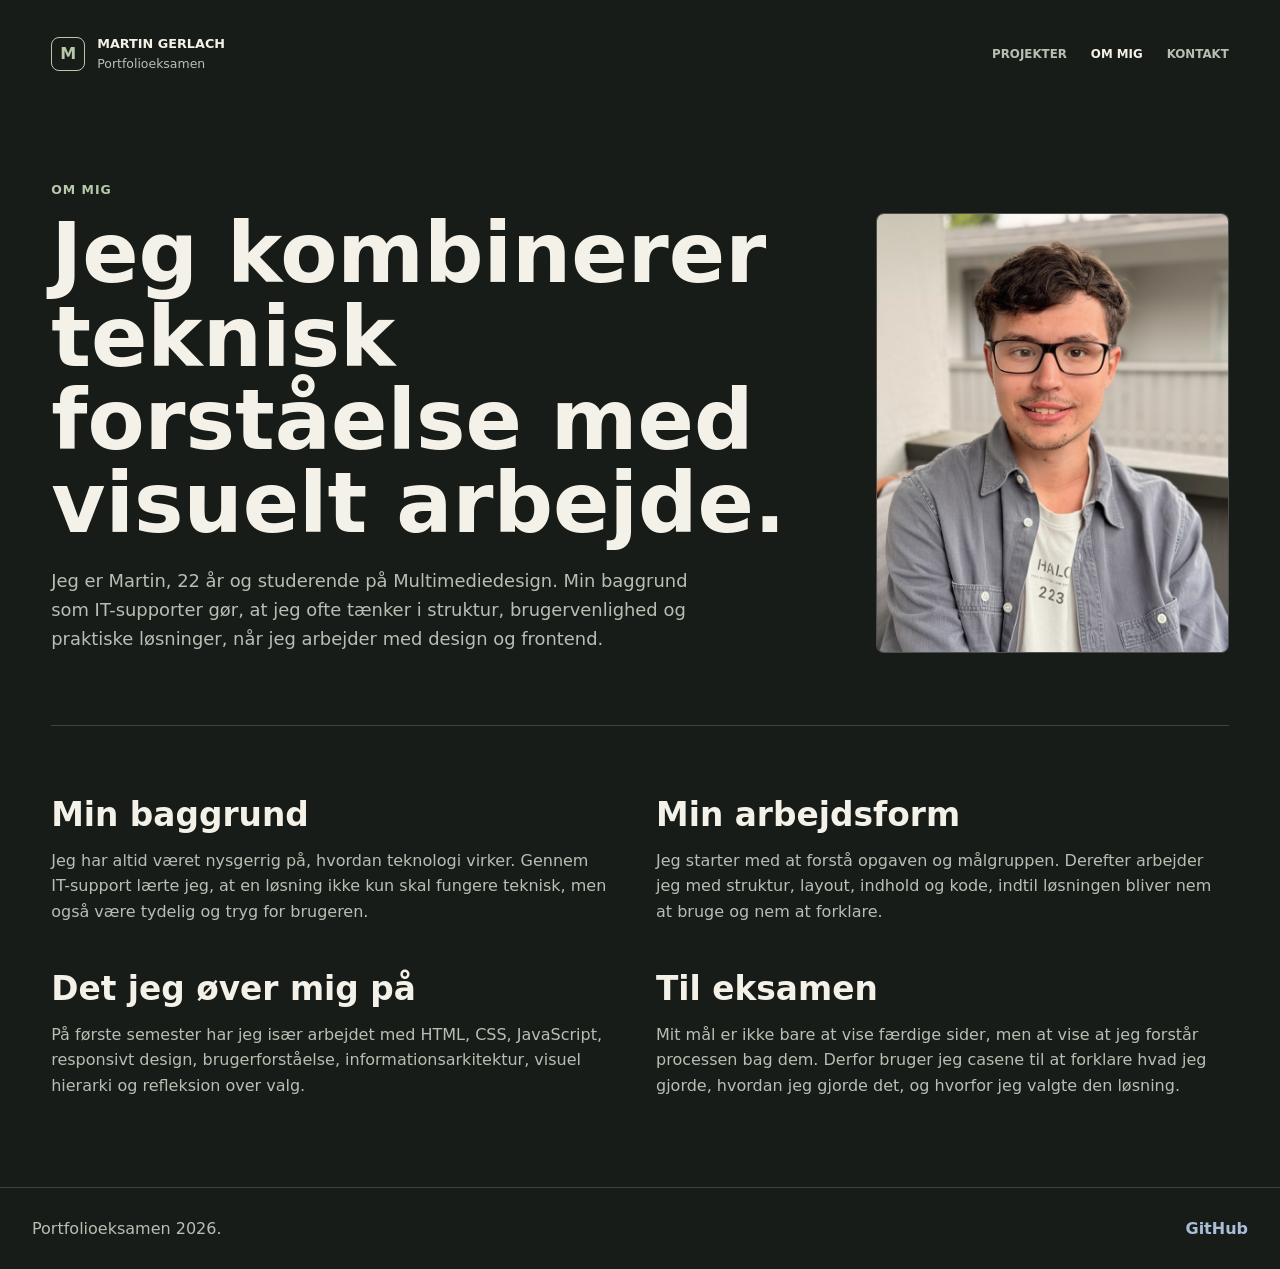
==== commit 44af7417: "remove presentation page from portfolio" ====
--- a/about.html
+++ b/about.html
@@ -24,7 +24,6 @@
       <nav class="main-nav" aria-label="Hovednavigation">
         <a href="work.html">Projekter</a>
         <a href="about.html" aria-current="page">Om mig</a>
-        <a href="presentation.html">Præsentation</a>
         <a href="contact.html">Kontakt</a>
       </nav>
     </header>
--- a/styles.css
+++ b/styles.css
@@ -99,9 +99,7 @@
 .contact-list span,
 .case-lead,
 .case-section p,
-.case-section li,
-.presentation-block p,
-.presentation-block li {
+.case-section li {
   color: var(--muted);
 }
 
@@ -315,8 +313,7 @@
 .intro-panel,
 .text-grid,
 .contact-list,
-.exam-grid,
-.presentation-grid {
+.exam-grid {
   display: grid;
   gap: 32px;
   padding: clamp(36px, 7vw, 72px) 0;
@@ -334,7 +331,6 @@
 .about-hero > *,
 .case-hero > *,
 .case-layout > *,
-.presentation-grid > *,
 .work-card > * {
   min-width: 0;
 }
@@ -359,8 +355,7 @@
 
 .button,
 .project-links a,
-.case-actions a,
-.presentation-actions a {
+.case-actions a {
   display: inline-flex;
   align-items: center;
   justify-content: center;
@@ -375,8 +370,7 @@
 
 .button-primary,
 .project-links .button-primary,
-.case-actions .button-primary,
-.presentation-actions .button-primary {
+.case-actions .button-primary {
   border-color: #f4f1e8;
   background: #f4f1e8;
   color: var(--dark);
@@ -385,11 +379,9 @@
 .button:hover,
 .project-links a:hover,
 .case-actions a:hover,
-.presentation-actions a:hover,
 .button:focus-visible,
 .project-links a:focus-visible,
-.case-actions a:focus-visible,
-.presentation-actions a:focus-visible {
+.case-actions a:focus-visible {
   outline: 2px solid rgba(244, 241, 232, 0.24);
   outline-offset: 2px;
 }
@@ -402,10 +394,7 @@
 .exam-grid article,
 .contact-list a,
 .work-card,
-.case-panel,
-.presentation-block,
-.timeline li,
-.question-list li {
+.case-panel {
   border: 1px solid var(--line);
   border-radius: var(--radius);
   background: var(--panel-soft);
@@ -518,7 +507,6 @@
 .project-type,
 .case-stat span,
 .case-panel span,
-.timeline time,
 .contact-list span {
   color: var(--sage);
   font-size: 0.74rem;
@@ -679,14 +667,11 @@
   margin-bottom: 0;
 }
 
-.case-section ul,
-.presentation-block ul,
-.presentation-block ol {
+.case-section ul {
   padding-left: 1.2rem;
 }
 
-.case-section li + li,
-.presentation-block li + li {
+.case-section li + li {
   margin-top: 8px;
 }
 
@@ -747,50 +732,6 @@
   gap: 12px;
   padding: 28px 0 clamp(44px, 7vw, 72px);
   border-top: 1px solid var(--line);
-}
-
-.presentation-grid {
-  grid-template-columns: minmax(0, 1fr) minmax(280px, 0.42fr);
-  align-items: start;
-}
-
-.presentation-main {
-  display: grid;
-  gap: 18px;
-}
-
-.presentation-block {
-  padding: 22px;
-}
-
-.presentation-block h2 {
-  margin-bottom: 14px;
-  font-size: clamp(1.5rem, 3vw, 2.1rem);
-}
-
-.timeline,
-.question-list {
-  display: grid;
-  gap: 12px;
-  padding: 0;
-  list-style: none;
-}
-
-.timeline li,
-.question-list li {
-  padding: 16px;
-}
-
-.timeline time {
-  display: block;
-  margin-bottom: 4px;
-}
-
-.presentation-actions {
-  display: flex;
-  flex-wrap: wrap;
-  gap: 12px;
-  margin-top: 16px;
 }
 
 .site-footer {
@@ -820,8 +761,7 @@
   .exam-grid,
   .about-hero,
   .case-hero,
-  .case-layout,
-  .presentation-grid {
+  .case-layout {
     grid-template-columns: 1fr;
   }
 
@@ -895,7 +835,6 @@
   }
 
   .work-card,
-  .presentation-block,
   .case-panel {
     padding: 16px;
   }
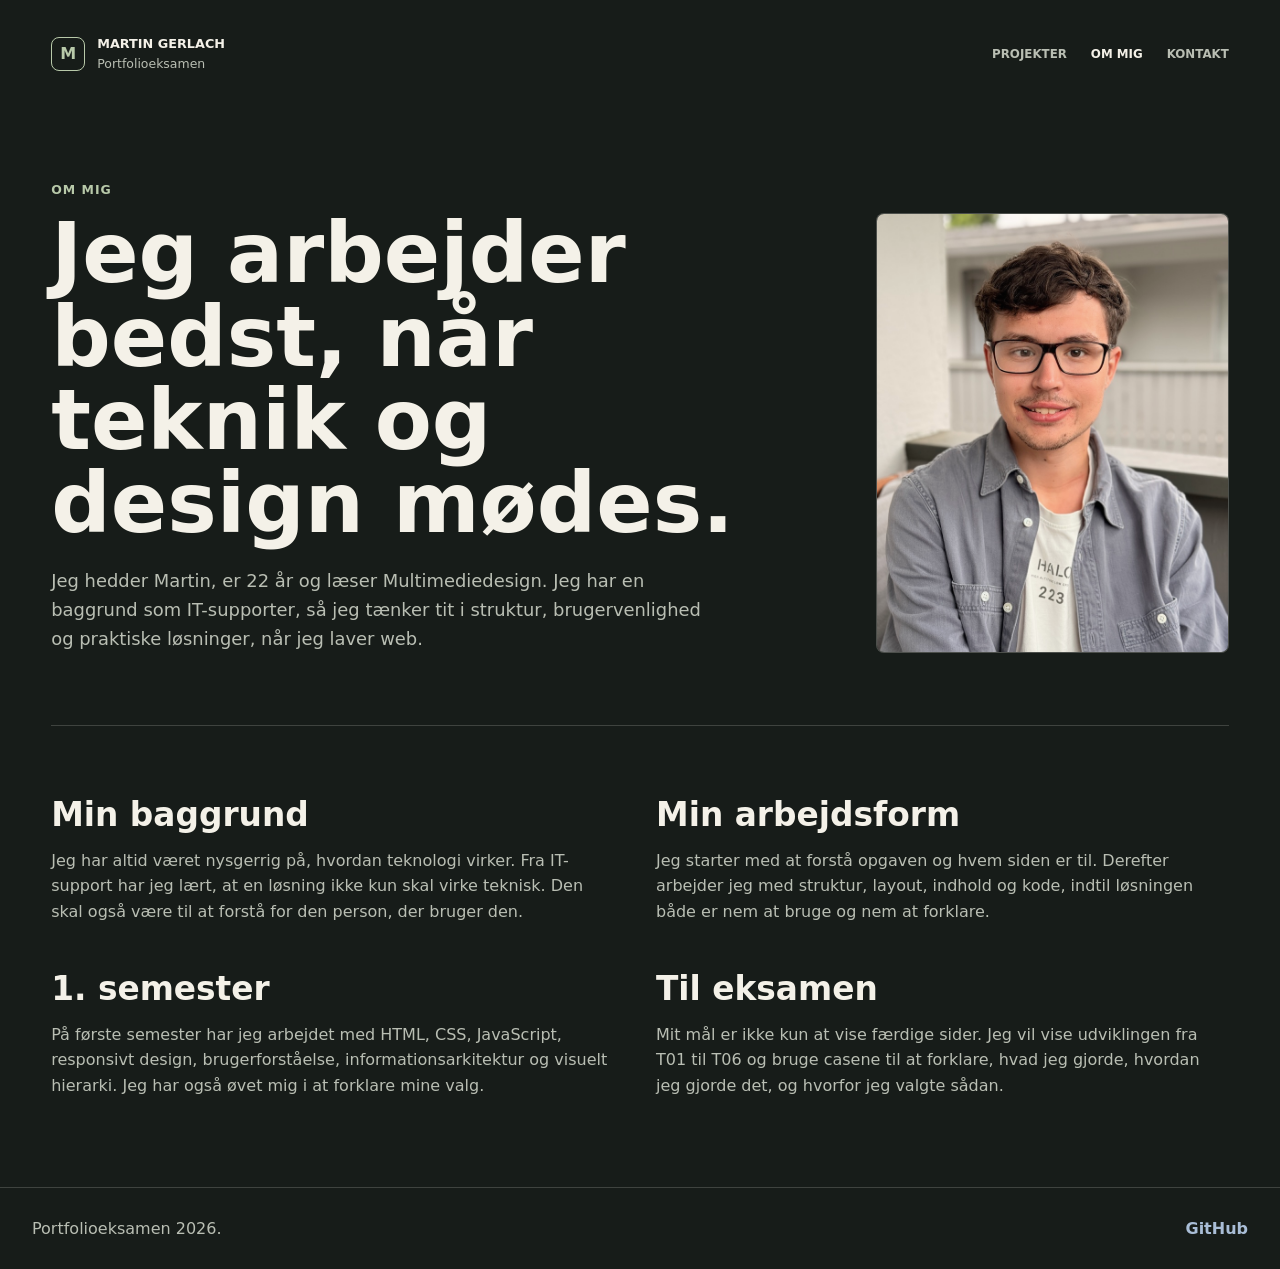
==== commit f649d916: "Refine exam text and T01 intro case" ====
--- a/about.html
+++ b/about.html
@@ -32,12 +32,11 @@
       <section class="about-hero" aria-labelledby="about-title">
         <div>
           <p class="eyebrow">Om mig</p>
-          <h1 id="about-title">Jeg kombinerer teknisk forståelse med visuelt arbejde.</h1>
+          <h1 id="about-title">Jeg arbejder bedst, når teknik og design mødes.</h1>
           <p>
-            Jeg er Martin, 22 år og studerende på Multimediedesign. Min
-            baggrund som IT-supporter gør, at jeg ofte tænker i struktur,
-            brugervenlighed og praktiske løsninger, når jeg arbejder med design
-            og frontend.
+            Jeg hedder Martin, er 22 år og læser Multimediedesign. Jeg har en
+            baggrund som IT-supporter, så jeg tænker tit i struktur,
+            brugervenlighed og praktiske løsninger, når jeg laver web.
           </p>
         </div>
         <figure class="about-portrait">
@@ -49,37 +48,36 @@
         <article>
           <h2>Min baggrund</h2>
           <p>
-            Jeg har altid været nysgerrig på, hvordan teknologi virker. Gennem
-            IT-support lærte jeg, at en løsning ikke kun skal fungere teknisk,
-            men også være tydelig og tryg for brugeren.
+            Jeg har altid været nysgerrig på, hvordan teknologi virker. Fra
+            IT-support har jeg lært, at en løsning ikke kun skal virke teknisk.
+            Den skal også være til at forstå for den person, der bruger den.
           </p>
         </article>
 
         <article>
           <h2>Min arbejdsform</h2>
           <p>
-            Jeg starter med at forstå opgaven og målgruppen. Derefter arbejder
-            jeg med struktur, layout, indhold og kode, indtil løsningen bliver
-            nem at bruge og nem at forklare.
+            Jeg starter med at forstå opgaven og hvem siden er til. Derefter
+            arbejder jeg med struktur, layout, indhold og kode, indtil løsningen
+            både er nem at bruge og nem at forklare.
           </p>
         </article>
 
         <article>
-          <h2>Det jeg øver mig på</h2>
+          <h2>1. semester</h2>
           <p>
-            På første semester har jeg især arbejdet med HTML, CSS, JavaScript,
-            responsivt design, brugerforståelse, informationsarkitektur,
-            visuel hierarki og refleksion over valg.
+            På første semester har jeg arbejdet med HTML, CSS, JavaScript,
+            responsivt design, brugerforståelse, informationsarkitektur og
+            visuelt hierarki. Jeg har også øvet mig i at forklare mine valg.
           </p>
         </article>
 
         <article>
           <h2>Til eksamen</h2>
           <p>
-            Mit mål er ikke bare at vise færdige sider, men at vise at jeg
-            forstår processen bag dem. Derfor bruger jeg casene til at forklare
-            hvad jeg gjorde, hvordan jeg gjorde det, og hvorfor jeg valgte den
-            løsning.
+            Mit mål er ikke kun at vise færdige sider. Jeg vil vise udviklingen
+            fra T01 til T06 og bruge casene til at forklare, hvad jeg gjorde,
+            hvordan jeg gjorde det, og hvorfor jeg valgte sådan.
           </p>
         </article>
       </section>
--- a/styles.css
+++ b/styles.css
@@ -178,6 +178,21 @@
   font-size: 1.12rem;
 }
 
+.work-hero {
+  max-width: 720px;
+  padding-bottom: clamp(22px, 4vw, 34px);
+}
+
+.work-hero h1 {
+  max-width: 680px;
+  font-size: clamp(2rem, 4.6vw, 3.4rem);
+}
+
+.work-hero p:not(.eyebrow) {
+  max-width: 620px;
+  margin-bottom: 18px;
+}
+
 .page-hero.narrow {
   max-width: 820px;
 }
@@ -259,14 +274,6 @@
   box-shadow: 0 20px 32px rgba(9, 12, 9, 0.24);
 }
 
-.stone-large {
-  right: 39%;
-  bottom: 23%;
-  width: clamp(160px, 18vw, 250px);
-  aspect-ratio: 0.86;
-  transform: rotate(4deg);
-}
-
 .stone-left {
   bottom: 12%;
   left: 10%;
@@ -281,6 +288,125 @@
   width: clamp(44px, 5vw, 74px);
   aspect-ratio: 1.45;
   transform: rotate(10deg);
+}
+
+.portfolio-book {
+  position: absolute;
+  right: 12%;
+  bottom: 16%;
+  z-index: 3;
+  display: block;
+  width: clamp(154px, 17vw, 230px);
+  aspect-ratio: 0.86;
+  color: #ffffff;
+  text-decoration: none;
+  transform: rotate(4deg);
+  transform-origin: 50% 100%;
+  transition: transform 280ms ease;
+}
+
+.portfolio-book:focus-visible {
+  outline: 2px solid #f4f1e8;
+  outline-offset: 8px;
+  border-radius: var(--radius);
+}
+
+.portfolio-book-cover,
+.portfolio-book-lid,
+.portfolio-book-page {
+  position: absolute;
+  display: block;
+  box-sizing: border-box;
+  border-radius: var(--radius);
+}
+
+.portfolio-book-cover {
+  inset: 24% 10% 8%;
+  z-index: 3;
+  border: 1px solid rgba(244, 241, 232, 0.18);
+  background: #2a332b;
+  box-shadow: 0 20px 32px rgba(9, 12, 9, 0.24);
+}
+
+.portfolio-book-lid {
+  top: 8%;
+  left: 8%;
+  z-index: 4;
+  width: 84%;
+  height: 35%;
+  border: 1px solid rgba(244, 241, 232, 0.22);
+  background: #374334;
+  box-shadow: 0 18px 26px rgba(9, 12, 9, 0.18);
+  transform-origin: 50% 100%;
+  transition: transform 280ms ease;
+}
+
+.portfolio-book-page {
+  left: 28%;
+  bottom: 25%;
+  z-index: 2;
+  width: 42%;
+  height: 36%;
+  border: 1px solid rgba(42, 51, 43, 0.18);
+  background: #f4f1e8;
+  box-shadow: 0 12px 20px rgba(9, 12, 9, 0.16);
+  transform: translateY(22px) scale(0.84);
+  transition: transform 300ms ease;
+}
+
+.portfolio-book-page-one {
+  background: #dfe8dc;
+}
+
+.portfolio-book-page-two {
+  background: #f4f1e8;
+}
+
+.portfolio-book-page-three {
+  background: #d8e5ea;
+}
+
+.portfolio-book-label {
+  position: absolute;
+  right: 8%;
+  bottom: -28px;
+  z-index: 5;
+  color: rgba(244, 241, 232, 0.88);
+  font-size: 0.7rem;
+  font-weight: 800;
+  text-transform: uppercase;
+  opacity: 0.78;
+  transition: opacity 280ms ease;
+}
+
+.portfolio-book:hover,
+.portfolio-book:focus-visible {
+  transform: translateY(-6px) rotate(2deg);
+}
+
+.portfolio-book:hover .portfolio-book-lid,
+.portfolio-book:focus-visible .portfolio-book-lid {
+  transform: translateY(-18%) rotate(-7deg);
+}
+
+.portfolio-book:hover .portfolio-book-page-one,
+.portfolio-book:focus-visible .portfolio-book-page-one {
+  transform: translate(-34px, -58px) rotate(-10deg);
+}
+
+.portfolio-book:hover .portfolio-book-page-two,
+.portfolio-book:focus-visible .portfolio-book-page-two {
+  transform: translate(0, -72px) rotate(2deg);
+}
+
+.portfolio-book:hover .portfolio-book-page-three,
+.portfolio-book:focus-visible .portfolio-book-page-three {
+  transform: translate(34px, -55px) rotate(10deg);
+}
+
+.portfolio-book:hover .portfolio-book-label,
+.portfolio-book:focus-visible .portfolio-book-label {
+  opacity: 1;
 }
 
 .hero-copy {
@@ -547,6 +673,39 @@
   padding-top: 18px;
 }
 
+.project-preview-link {
+  display: block;
+  color: inherit;
+  text-decoration: none;
+  border-radius: var(--radius);
+}
+
+.project-preview-link .laptop {
+  transition: transform 240ms ease;
+}
+
+.project-preview-link .laptop-screen img {
+  transition:
+    transform 240ms ease,
+    filter 240ms ease;
+}
+
+.project-preview-link:hover .laptop,
+.project-preview-link:focus-visible .laptop {
+  transform: translateY(-4px);
+}
+
+.project-preview-link:hover .laptop-screen img,
+.project-preview-link:focus-visible .laptop-screen img {
+  transform: scale(1.03);
+  filter: brightness(1.04);
+}
+
+.project-preview-link:focus-visible {
+  outline: 2px solid rgba(244, 241, 232, 0.5);
+  outline-offset: 4px;
+}
+
 .laptop {
   position: relative;
   max-width: 820px;
@@ -811,6 +970,10 @@
     font-size: clamp(2.35rem, 10vw, 2.75rem);
   }
 
+  .work-hero h1 {
+    font-size: clamp(2rem, 10vw, 2.65rem);
+  }
+
   .hero-labels {
     align-items: flex-start;
     flex-direction: column;
@@ -822,11 +985,22 @@
 
   .hero-copy {
     width: min(360px, calc(100% - 64px));
-    transform: translate(-50%, -12%);
+    transform: translate(-50%, -44%);
   }
 
   .hero-copy p:not(.eyebrow) {
     font-size: 0.9rem;
+  }
+
+  .portfolio-book {
+    right: 6%;
+    bottom: 6%;
+    width: clamp(112px, 30vw, 138px);
+  }
+
+  .portfolio-book-label {
+    bottom: -22px;
+    font-size: 0.58rem;
   }
 
   .device-grid,
@@ -845,3 +1019,39 @@
     width: 100%;
   }
 }
+
+@media (prefers-reduced-motion: reduce) {
+  .portfolio-book,
+  .portfolio-book *,
+  .project-preview-link .laptop,
+  .project-preview-link .laptop-screen img {
+    transition: none;
+  }
+
+  .portfolio-book:hover,
+  .portfolio-book:focus-visible {
+    transform: rotate(4deg);
+  }
+
+  .portfolio-book:hover .portfolio-book-lid,
+  .portfolio-book:focus-visible .portfolio-book-lid {
+    transform: none;
+  }
+
+  .portfolio-book:hover .portfolio-book-page-one,
+  .portfolio-book:focus-visible .portfolio-book-page-one,
+  .portfolio-book:hover .portfolio-book-page-two,
+  .portfolio-book:focus-visible .portfolio-book-page-two,
+  .portfolio-book:hover .portfolio-book-page-three,
+  .portfolio-book:focus-visible .portfolio-book-page-three {
+    transform: translateY(22px) scale(0.84);
+  }
+
+  .project-preview-link:hover .laptop,
+  .project-preview-link:focus-visible .laptop,
+  .project-preview-link:hover .laptop-screen img,
+  .project-preview-link:focus-visible .laptop-screen img {
+    transform: none;
+    filter: none;
+  }
+}
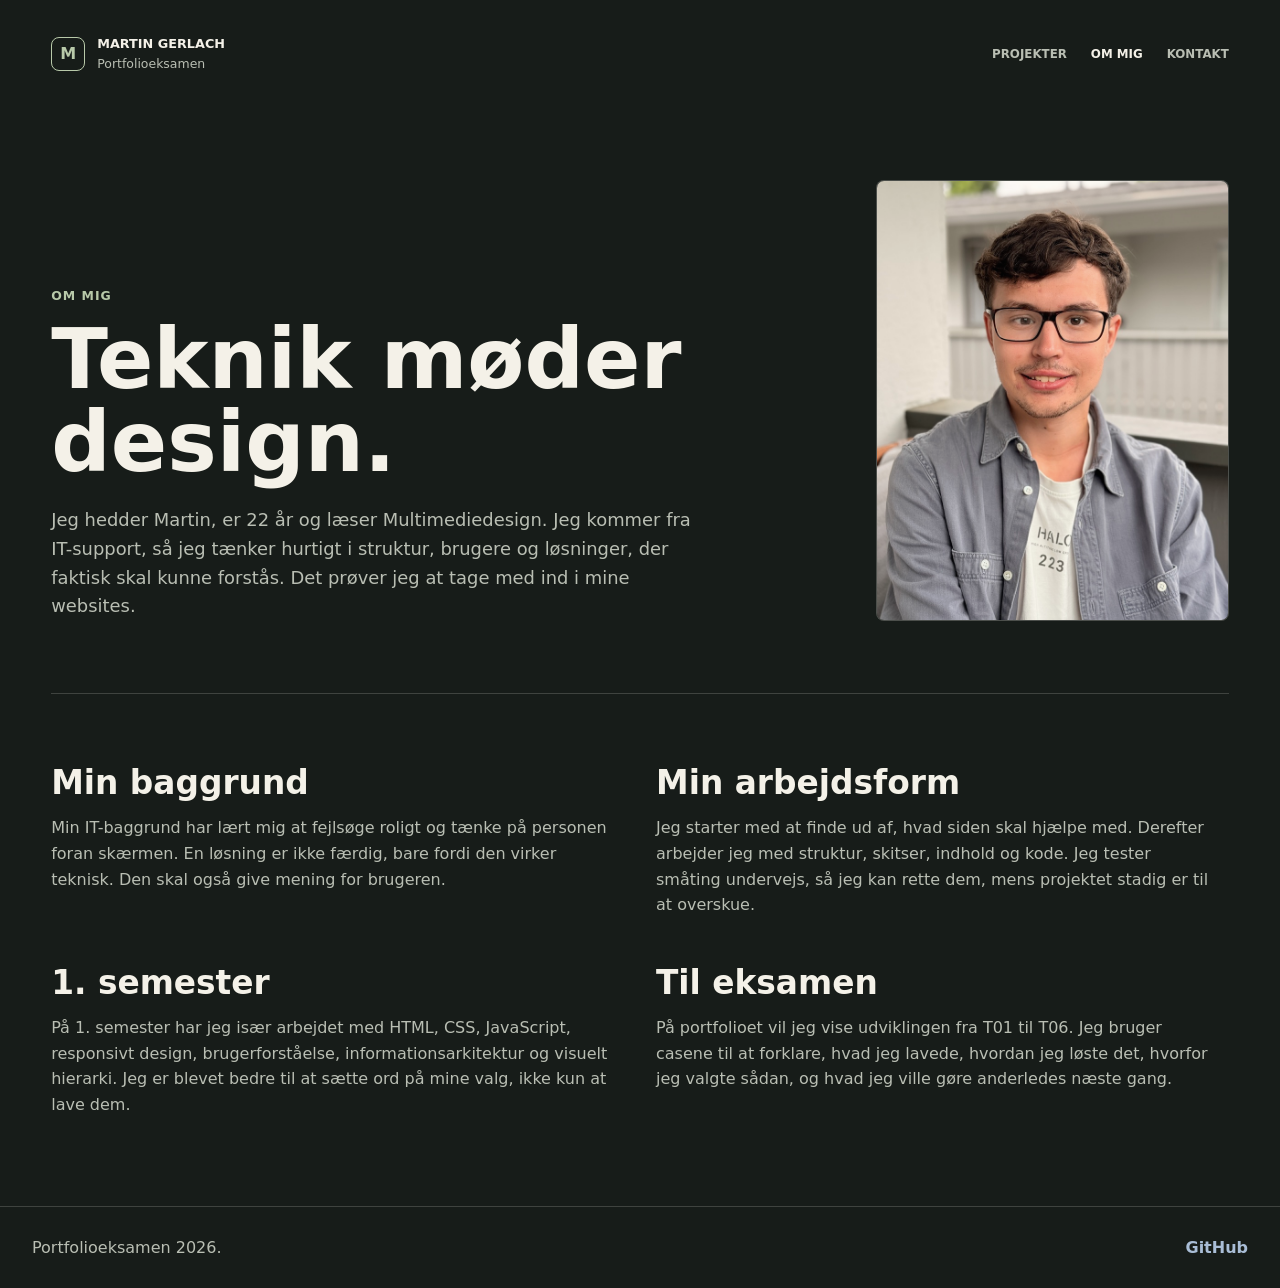
==== commit 78e9088d: "Polish about page copy" ====
--- a/about.html
+++ b/about.html
@@ -32,11 +32,12 @@
       <section class="about-hero" aria-labelledby="about-title">
         <div>
           <p class="eyebrow">Om mig</p>
-          <h1 id="about-title">Jeg arbejder bedst, når teknik og design mødes.</h1>
+          <h1 id="about-title">Teknik møder design.</h1>
           <p>
-            Jeg hedder Martin, er 22 år og læser Multimediedesign. Jeg har en
-            baggrund som IT-supporter, så jeg tænker tit i struktur,
-            brugervenlighed og praktiske løsninger, når jeg laver web.
+            Jeg hedder Martin, er 22 år og læser Multimediedesign. Jeg kommer
+            fra IT-support, så jeg tænker hurtigt i struktur, brugere og
+            løsninger, der faktisk skal kunne forstås. Det prøver jeg at tage
+            med ind i mine websites.
           </p>
         </div>
         <figure class="about-portrait">
@@ -48,36 +49,39 @@
         <article>
           <h2>Min baggrund</h2>
           <p>
-            Jeg har altid været nysgerrig på, hvordan teknologi virker. Fra
-            IT-support har jeg lært, at en løsning ikke kun skal virke teknisk.
-            Den skal også være til at forstå for den person, der bruger den.
+            Min IT-baggrund har lært mig at fejlsøge roligt og tænke på
+            personen foran skærmen. En løsning er ikke færdig, bare fordi den
+            virker teknisk. Den skal også give mening for brugeren.
           </p>
         </article>
 
         <article>
           <h2>Min arbejdsform</h2>
           <p>
-            Jeg starter med at forstå opgaven og hvem siden er til. Derefter
-            arbejder jeg med struktur, layout, indhold og kode, indtil løsningen
-            både er nem at bruge og nem at forklare.
+            Jeg starter med at finde ud af, hvad siden skal hjælpe med. Derefter
+            arbejder jeg med struktur, skitser, indhold og kode. Jeg tester
+            småting undervejs, så jeg kan rette dem, mens projektet stadig er til
+            at overskue.
           </p>
         </article>
 
         <article>
           <h2>1. semester</h2>
           <p>
-            På første semester har jeg arbejdet med HTML, CSS, JavaScript,
+            På 1. semester har jeg især arbejdet med HTML, CSS, JavaScript,
             responsivt design, brugerforståelse, informationsarkitektur og
-            visuelt hierarki. Jeg har også øvet mig i at forklare mine valg.
+            visuelt hierarki. Jeg er blevet bedre til at sætte ord på mine valg,
+            ikke kun at lave dem.
           </p>
         </article>
 
         <article>
           <h2>Til eksamen</h2>
           <p>
-            Mit mål er ikke kun at vise færdige sider. Jeg vil vise udviklingen
-            fra T01 til T06 og bruge casene til at forklare, hvad jeg gjorde,
-            hvordan jeg gjorde det, og hvorfor jeg valgte sådan.
+            På portfolioet vil jeg vise udviklingen fra T01 til T06. Jeg bruger
+            casene til at forklare, hvad jeg lavede, hvordan jeg løste det,
+            hvorfor jeg valgte sådan, og hvad jeg ville gøre anderledes næste
+            gang.
           </p>
         </article>
       </section>
--- a/styles.css
+++ b/styles.css
@@ -596,6 +596,45 @@
   padding: 0 0 clamp(48px, 8vw, 76px);
 }
 
+.project-filter-section {
+  display: flex;
+  flex-wrap: wrap;
+  gap: 10px;
+  padding: 0 0 22px;
+}
+
+.filter-button {
+  min-height: 40px;
+  border: 1px solid var(--line);
+  border-radius: var(--radius);
+  padding: 9px 14px;
+  background: var(--panel-soft);
+  color: var(--muted);
+  font: inherit;
+  font-size: 0.78rem;
+  font-weight: 800;
+  text-transform: uppercase;
+  cursor: pointer;
+}
+
+.filter-button[aria-pressed="true"] {
+  border-color: #f4f1e8;
+  background: #f4f1e8;
+  color: var(--dark);
+}
+
+.filter-button:hover,
+.filter-button:focus-visible {
+  outline: 2px solid rgba(244, 241, 232, 0.24);
+  outline-offset: 2px;
+  color: var(--text);
+}
+
+.filter-button[aria-pressed="true"]:hover,
+.filter-button[aria-pressed="true"]:focus-visible {
+  color: var(--dark);
+}
+
 .device-grid {
   display: grid;
   grid-template-columns: repeat(3, minmax(0, 1fr));
@@ -612,6 +651,11 @@
   align-content: start;
   overflow: hidden;
   padding: 18px;
+}
+
+.work-card[hidden],
+.work-card.is-hidden {
+  display: none;
 }
 
 .work-card-text {
@@ -776,6 +820,9 @@
 
 .case-hero h1 {
   margin-bottom: 18px;
+  font-size: clamp(2.25rem, 4vw, 3.4rem);
+  overflow-wrap: normal;
+  word-break: normal;
 }
 
 .case-lead {
@@ -818,7 +865,13 @@
 
 .case-section h2 {
   margin-bottom: 14px;
-  font-size: clamp(1.55rem, 3vw, 2.25rem);
+  font-size: clamp(1.4rem, 2.4vw, 1.95rem);
+}
+
+.case-section p,
+.case-section li {
+  font-size: 0.98rem;
+  line-height: 1.65;
 }
 
 .case-section p:last-child,
@@ -847,12 +900,15 @@
 
 .case-panel h2 {
   margin: 8px 0 12px;
-  font-size: 1.2rem;
+  font-size: 1.05rem;
+  line-height: 1.2;
 }
 
 .case-panel p {
   margin-bottom: 0;
   color: var(--muted);
+  font-size: 0.9rem;
+  line-height: 1.55;
 }
 
 .info-list {
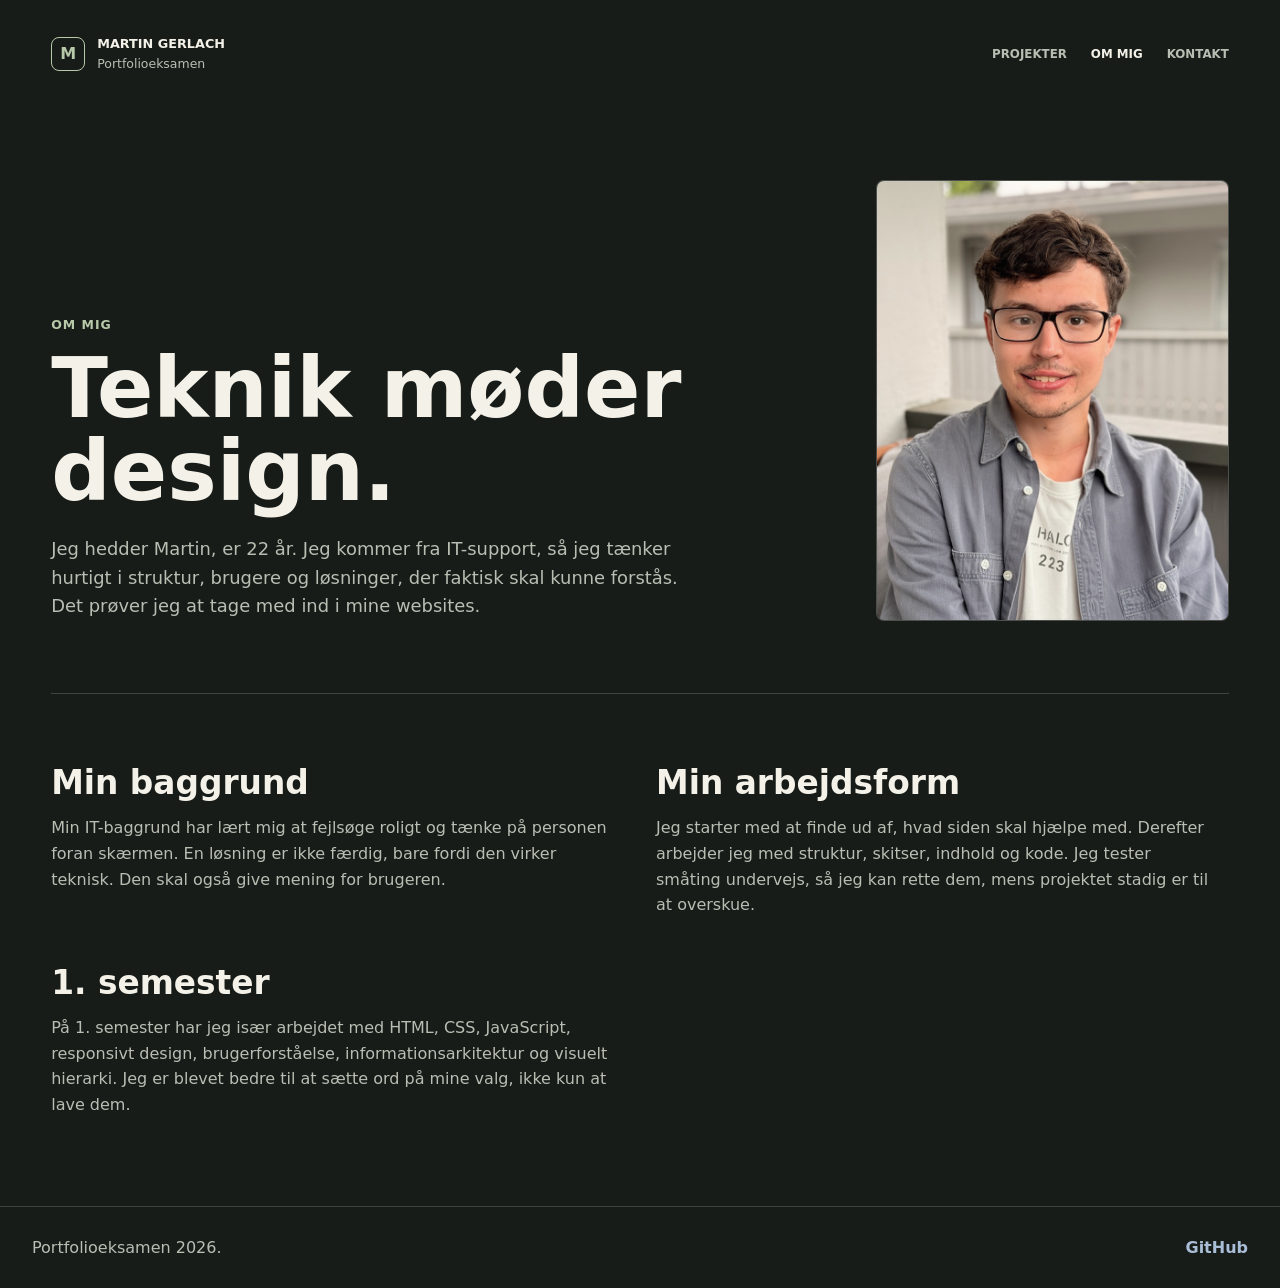
==== commit 65952e2b: "Polish homepage, about and contact content" ====
--- a/about.html
+++ b/about.html
@@ -34,7 +34,7 @@
           <p class="eyebrow">Om mig</p>
           <h1 id="about-title">Teknik møder design.</h1>
           <p>
-            Jeg hedder Martin, er 22 år og læser Multimediedesign. Jeg kommer
+            Jeg hedder Martin, er 22 år. Jeg kommer
             fra IT-support, så jeg tænker hurtigt i struktur, brugere og
             løsninger, der faktisk skal kunne forstås. Det prøver jeg at tage
             med ind i mine websites.
@@ -74,16 +74,6 @@
             ikke kun at lave dem.
           </p>
         </article>
-
-        <article>
-          <h2>Til eksamen</h2>
-          <p>
-            På portfolioet vil jeg vise udviklingen fra T01 til T06. Jeg bruger
-            casene til at forklare, hvad jeg lavede, hvordan jeg løste det,
-            hvorfor jeg valgte sådan, og hvad jeg ville gøre anderledes næste
-            gang.
-          </p>
-        </article>
       </section>
     </main>
 
--- a/styles.css
+++ b/styles.css
@@ -93,7 +93,6 @@
 .brand small,
 .main-nav,
 .page-hero p:not(.eyebrow),
-.intro-panel p,
 .text-grid p,
 .work-card p,
 .contact-list span,
@@ -122,7 +121,6 @@
   color: var(--text);
 }
 
-.hero,
 .page-hero {
   max-width: 800px;
   padding: clamp(42px, 7vw, 72px) 0 clamp(36px, 6vw, 52px);
@@ -293,7 +291,7 @@
 .portfolio-book {
   position: absolute;
   right: 12%;
-  bottom: 16%;
+  bottom: 20%;
   z-index: 3;
   display: block;
   width: clamp(154px, 17vw, 230px);
@@ -436,24 +434,16 @@
   line-height: 1.45;
 }
 
-.intro-panel,
 .text-grid,
-.contact-list,
-.exam-grid {
+.contact-list {
   display: grid;
   gap: 32px;
   padding: clamp(36px, 7vw, 72px) 0;
   border-top: 1px solid var(--line);
 }
 
-.intro-panel {
-  grid-template-columns: minmax(0, 0.72fr) minmax(0, 1fr) auto;
-}
-
-.intro-panel > *,
 .text-grid > *,
 .contact-list > *,
-.exam-grid > *,
 .about-hero > *,
 .case-hero > *,
 .case-layout > *,
@@ -461,22 +451,12 @@
   min-width: 0;
 }
 
-.intro-panel p {
-  margin: auto 0;
-  font-size: 1.05rem;
-}
-
-.hero-actions,
 .project-links,
 .case-actions {
   display: flex;
   flex-wrap: wrap;
   gap: 12px;
   align-items: center;
-}
-
-.hero-actions {
-  align-self: center;
 }
 
 .button,
@@ -512,40 +492,16 @@
   outline-offset: 2px;
 }
 
-.exam-grid,
 .contact-list {
   grid-template-columns: repeat(3, minmax(0, 1fr));
 }
 
-.exam-grid article,
 .contact-list a,
 .work-card,
 .case-panel {
   border: 1px solid var(--line);
   border-radius: var(--radius);
   background: var(--panel-soft);
-}
-
-.exam-grid article {
-  padding: 22px;
-}
-
-.exam-grid span {
-  display: block;
-  margin-bottom: 18px;
-  color: var(--amber);
-  font-size: 0.78rem;
-  font-weight: 800;
-}
-
-.exam-grid h2 {
-  margin-bottom: 12px;
-  font-size: 1.45rem;
-}
-
-.exam-grid p {
-  margin-bottom: 0;
-  color: var(--muted);
 }
 
 .about-hero {
@@ -675,7 +631,6 @@
 
 .project-meta,
 .project-type,
-.case-stat span,
 .case-panel span,
 .contact-list span {
   color: var(--sage);
@@ -970,10 +925,8 @@
 }
 
 @media (max-width: 980px) {
-  .intro-panel,
   .text-grid,
   .contact-list,
-  .exam-grid,
   .about-hero,
   .case-hero,
   .case-layout {
@@ -1050,7 +1003,7 @@
 
   .portfolio-book {
     right: 6%;
-    bottom: 6%;
+    bottom: 10%;
     width: clamp(112px, 30vw, 138px);
   }
 
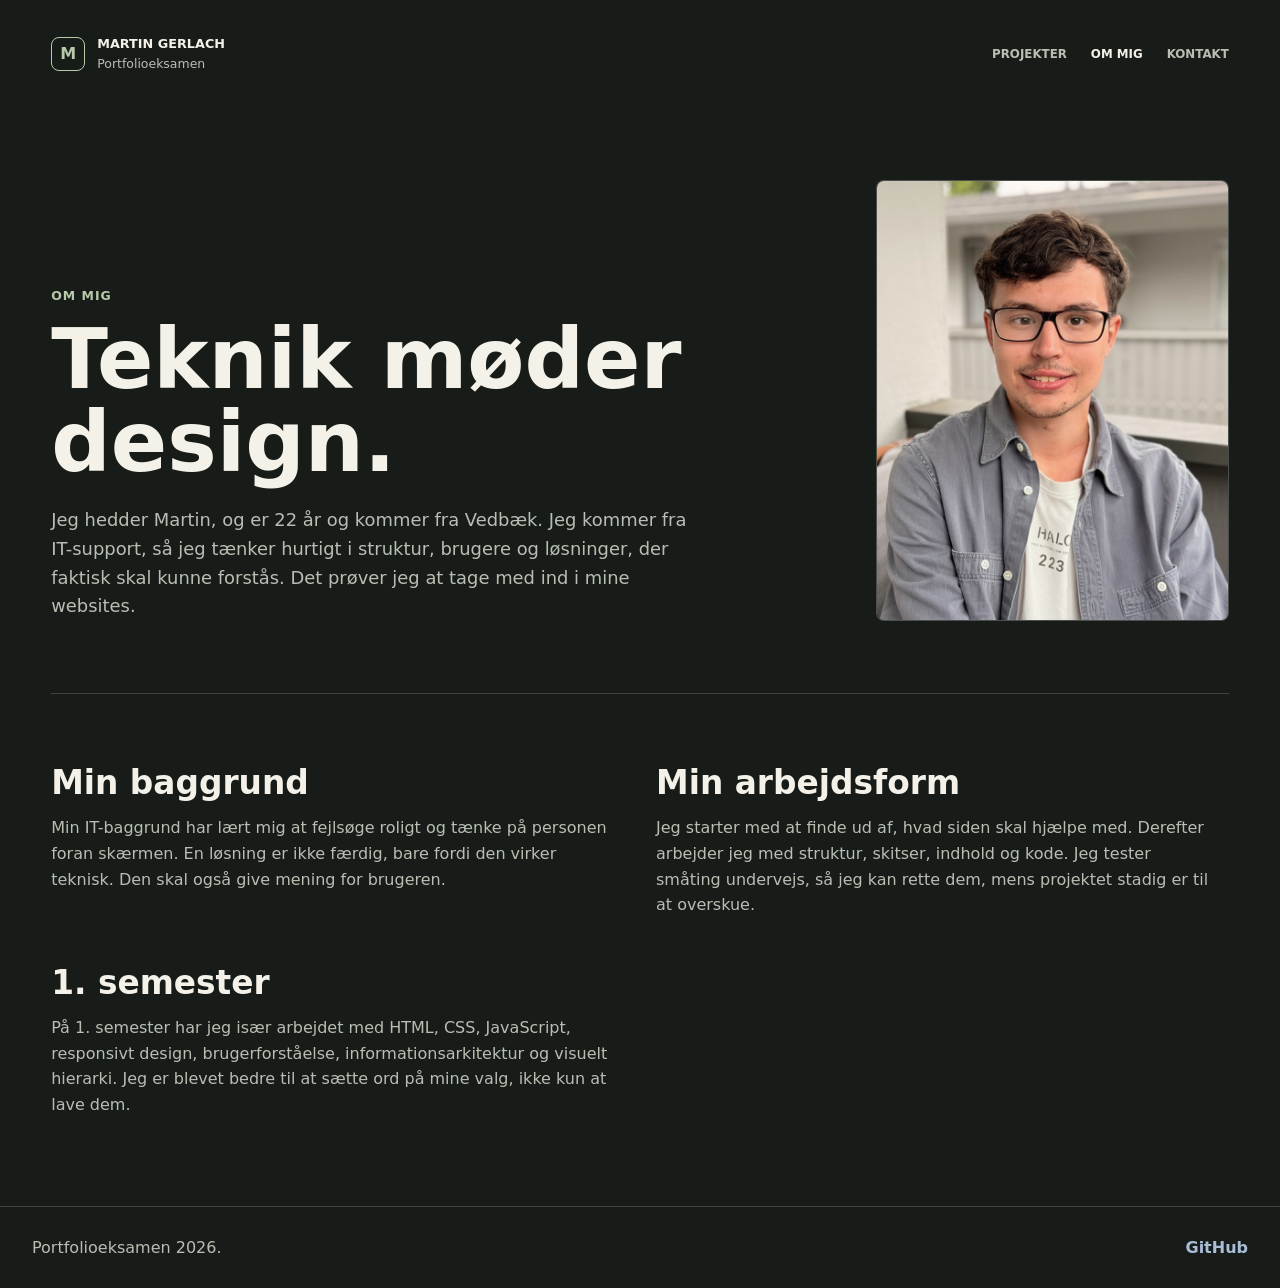
==== commit 5aedbfb2: "sidste ændringer til websitet" ====
--- a/about.html
+++ b/about.html
@@ -21,7 +21,19 @@
         </span>
       </a>
 
-      <nav class="main-nav" aria-label="Hovednavigation">
+      <button
+        class="menu-button"
+        type="button"
+        aria-label="Åbn menu"
+        aria-expanded="false"
+        aria-controls="main-navigation"
+      >
+        <span></span>
+        <span></span>
+        <span></span>
+      </button>
+
+      <nav class="main-nav" id="main-navigation" aria-label="Hovednavigation">
         <a href="work.html">Projekter</a>
         <a href="about.html" aria-current="page">Om mig</a>
         <a href="contact.html">Kontakt</a>
@@ -34,7 +46,7 @@
           <p class="eyebrow">Om mig</p>
           <h1 id="about-title">Teknik møder design.</h1>
           <p>
-            Jeg hedder Martin, er 22 år. Jeg kommer
+            Jeg hedder Martin, og er 22 år og kommer fra Vedbæk. Jeg kommer
             fra IT-support, så jeg tænker hurtigt i struktur, brugere og
             løsninger, der faktisk skal kunne forstås. Det prøver jeg at tage
             med ind i mine websites.
@@ -81,5 +93,7 @@
       <p>Portfolioeksamen 2026.</p>
       <a href="https://github.com/martincgerlach">GitHub</a>
     </footer>
+       <script src="script.js"></script>
+
   </body>
 </html>
--- a/styles.css
+++ b/styles.css
@@ -115,6 +115,42 @@
   text-transform: uppercase;
 }
 
+.menu-button {
+  display: none;
+  width: 42px;
+  height: 42px;
+  border: 1px solid var(--line);
+  border-radius: var(--radius);
+  padding: 9px;
+  background: var(--panel-soft);
+  cursor: pointer;
+}
+
+.menu-button span {
+  display: block;
+  width: 100%;
+  height: 2px;
+  background: var(--text);
+  transition: transform 120ms ease, opacity 120ms ease;
+}
+
+.menu-button[aria-expanded="true"] span:first-child {
+  transform: translateY(8px) rotate(45deg);
+}
+
+.menu-button[aria-expanded="true"] span:last-child {
+  transform: translateY(-8px) rotate(-45deg);
+}
+
+.menu-button[aria-expanded="true"] span:nth-child(2) {
+  opacity: 0;
+}
+
+.menu-button:focus-visible {
+  outline: 2px solid var(--text);
+  outline-offset: 3px;
+}
+
 .main-nav a:hover,
 .main-nav a:focus-visible,
 .main-nav a[aria-current="page"] {
@@ -960,16 +996,49 @@
 }
 
 @media (max-width: 680px) {
-  .site-header {
+   .site-header {
+    flex-wrap: wrap;
+    gap: 16px;
+  }
+
+  .menu-button {
+    display: flex;
+    flex-direction: column;
+    justify-content: center;
+    gap: 6px;
+  }
+  .main-nav {
+    display: flex;
+    width: 100%;
+    flex-direction: column;
     align-items: flex-start;
-    flex-direction: column;
-    gap: 18px;
-  }
-
-  .main-nav {
-    flex-wrap: wrap;
-    gap: 14px 18px;
-  }
+    gap: 14px;
+    max-height: 0;
+    overflow: hidden;
+    border-top: 1px solid transparent;
+    padding-top: 0;
+    opacity: 0;
+    visibility: hidden;
+    pointer-events: none;
+    transform: translateY(-4px);
+    transition:
+      max-height 140ms ease,
+      opacity 120ms ease,
+      transform 120ms ease,
+      padding-top 120ms ease,
+      border-color 120ms ease;
+  }
+
+  .main-nav.is-open {
+  max-height: 180px;
+  border-top-color: var(--line);
+  padding-top: 18px;
+  opacity: 1;
+  visibility: visible;
+  pointer-events: auto;
+  transform: translateY(0);
+  align-items: flex-end;
+}
 
   h1 {
     font-size: clamp(2.25rem, 14vw, 3.4rem);
@@ -1027,9 +1096,11 @@
   .button {
     width: 100%;
   }
-}
+
 
 @media (prefers-reduced-motion: reduce) {
+  .menu-button span,
+  .main-nav,
   .portfolio-book,
   .portfolio-book *,
   .project-preview-link .laptop,
@@ -1064,3 +1135,4 @@
     filter: none;
   }
 }
+}
